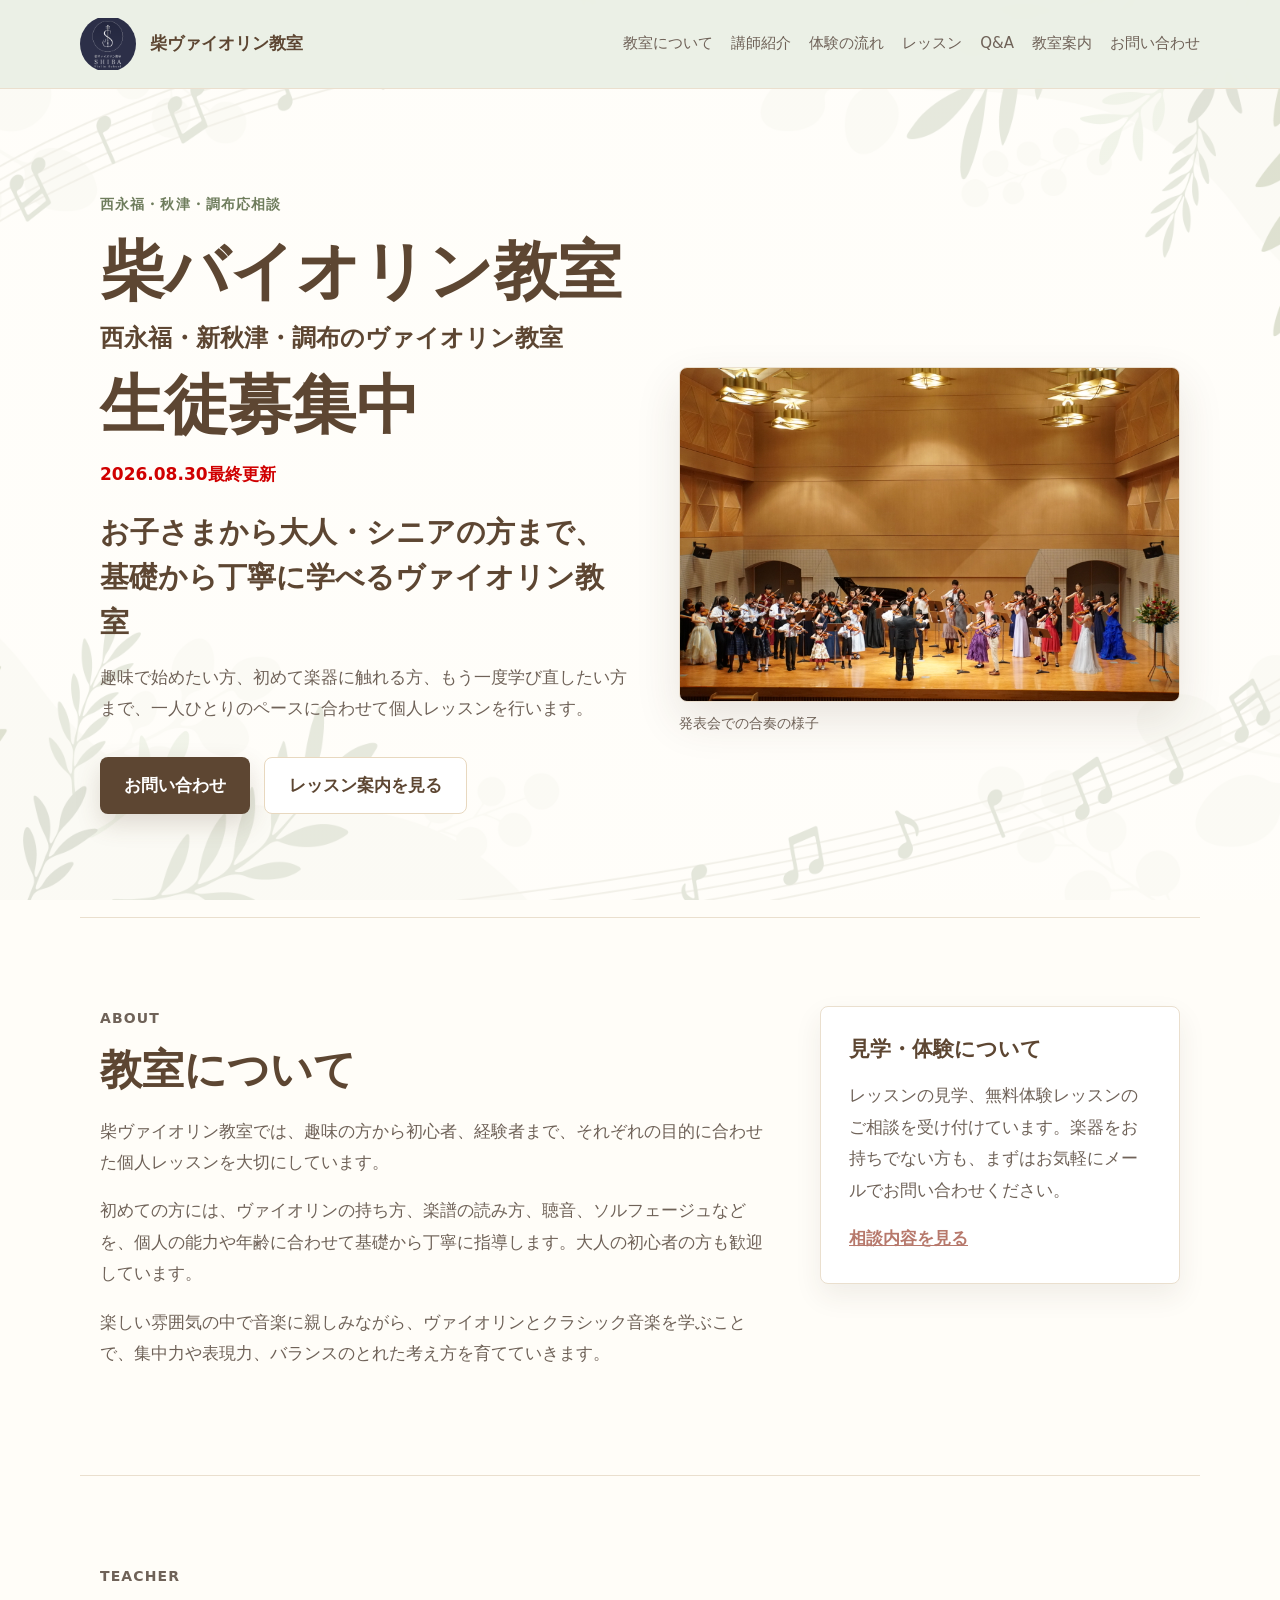
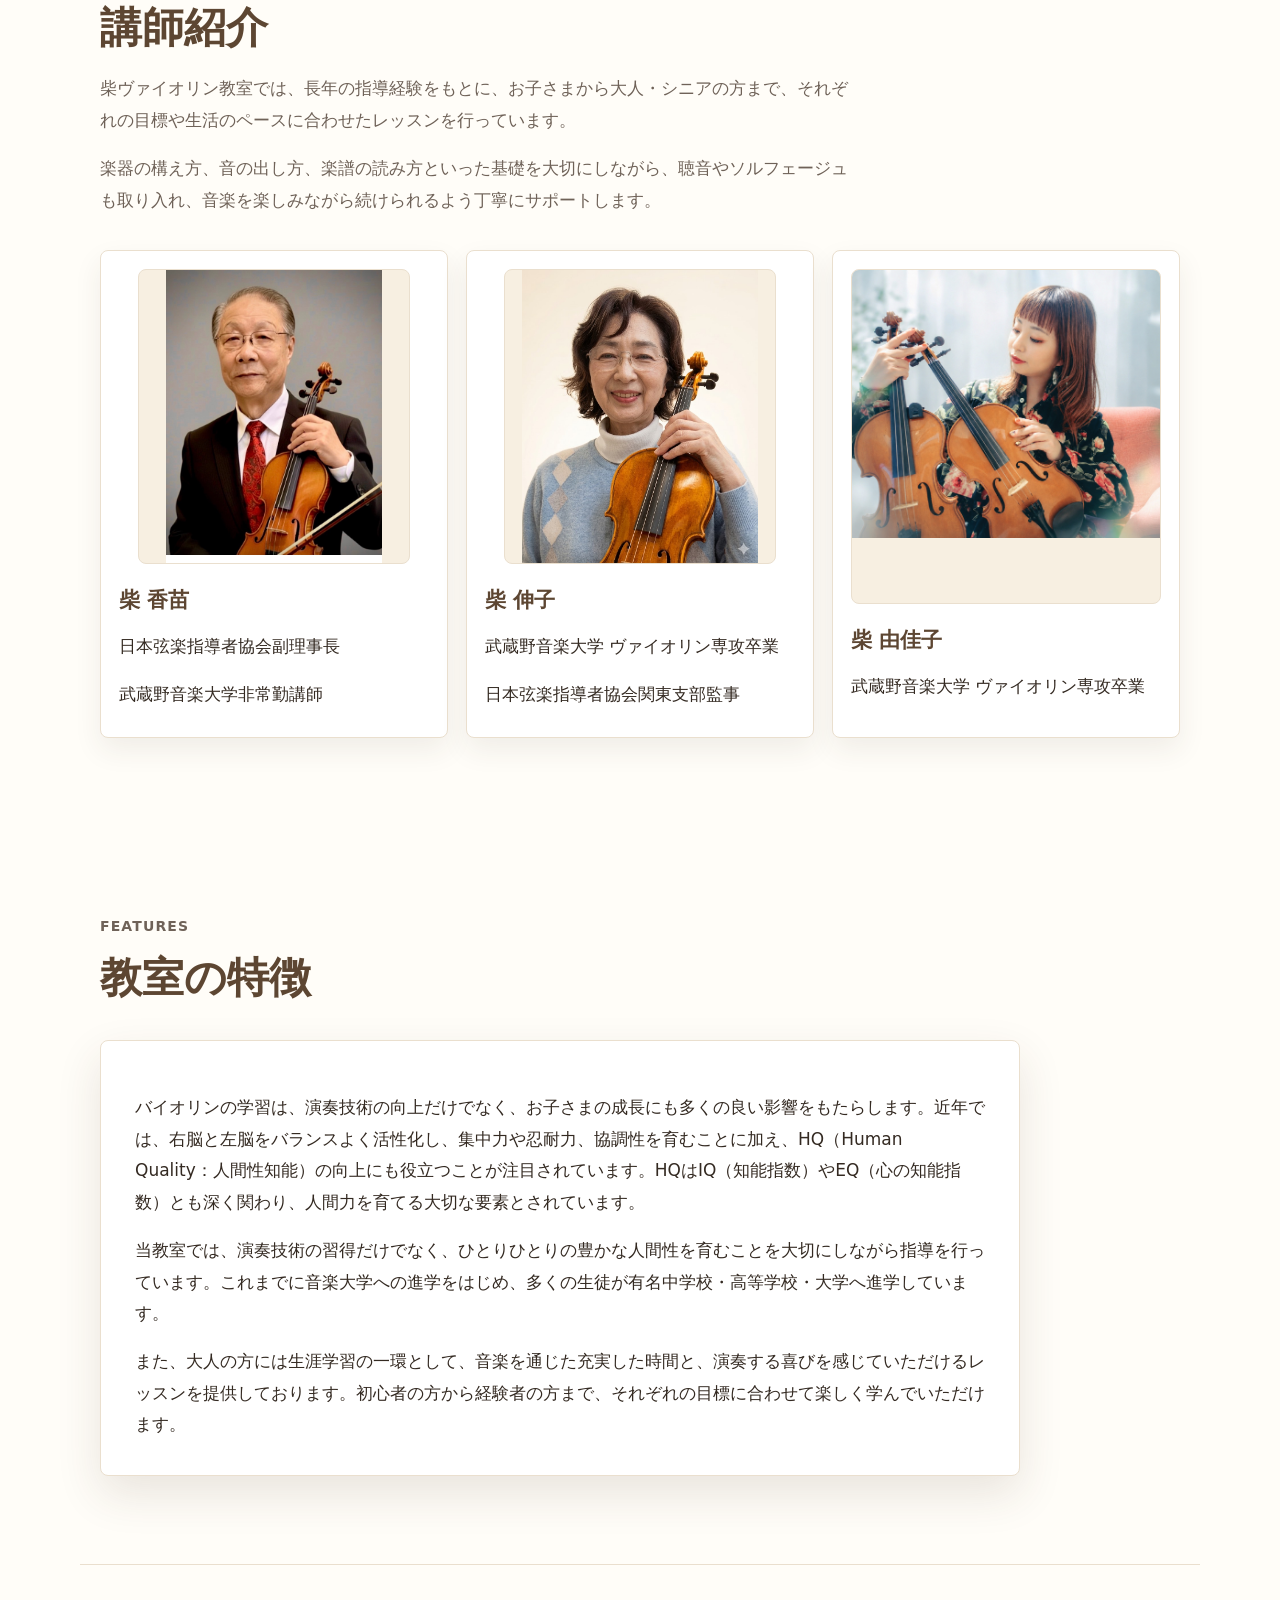
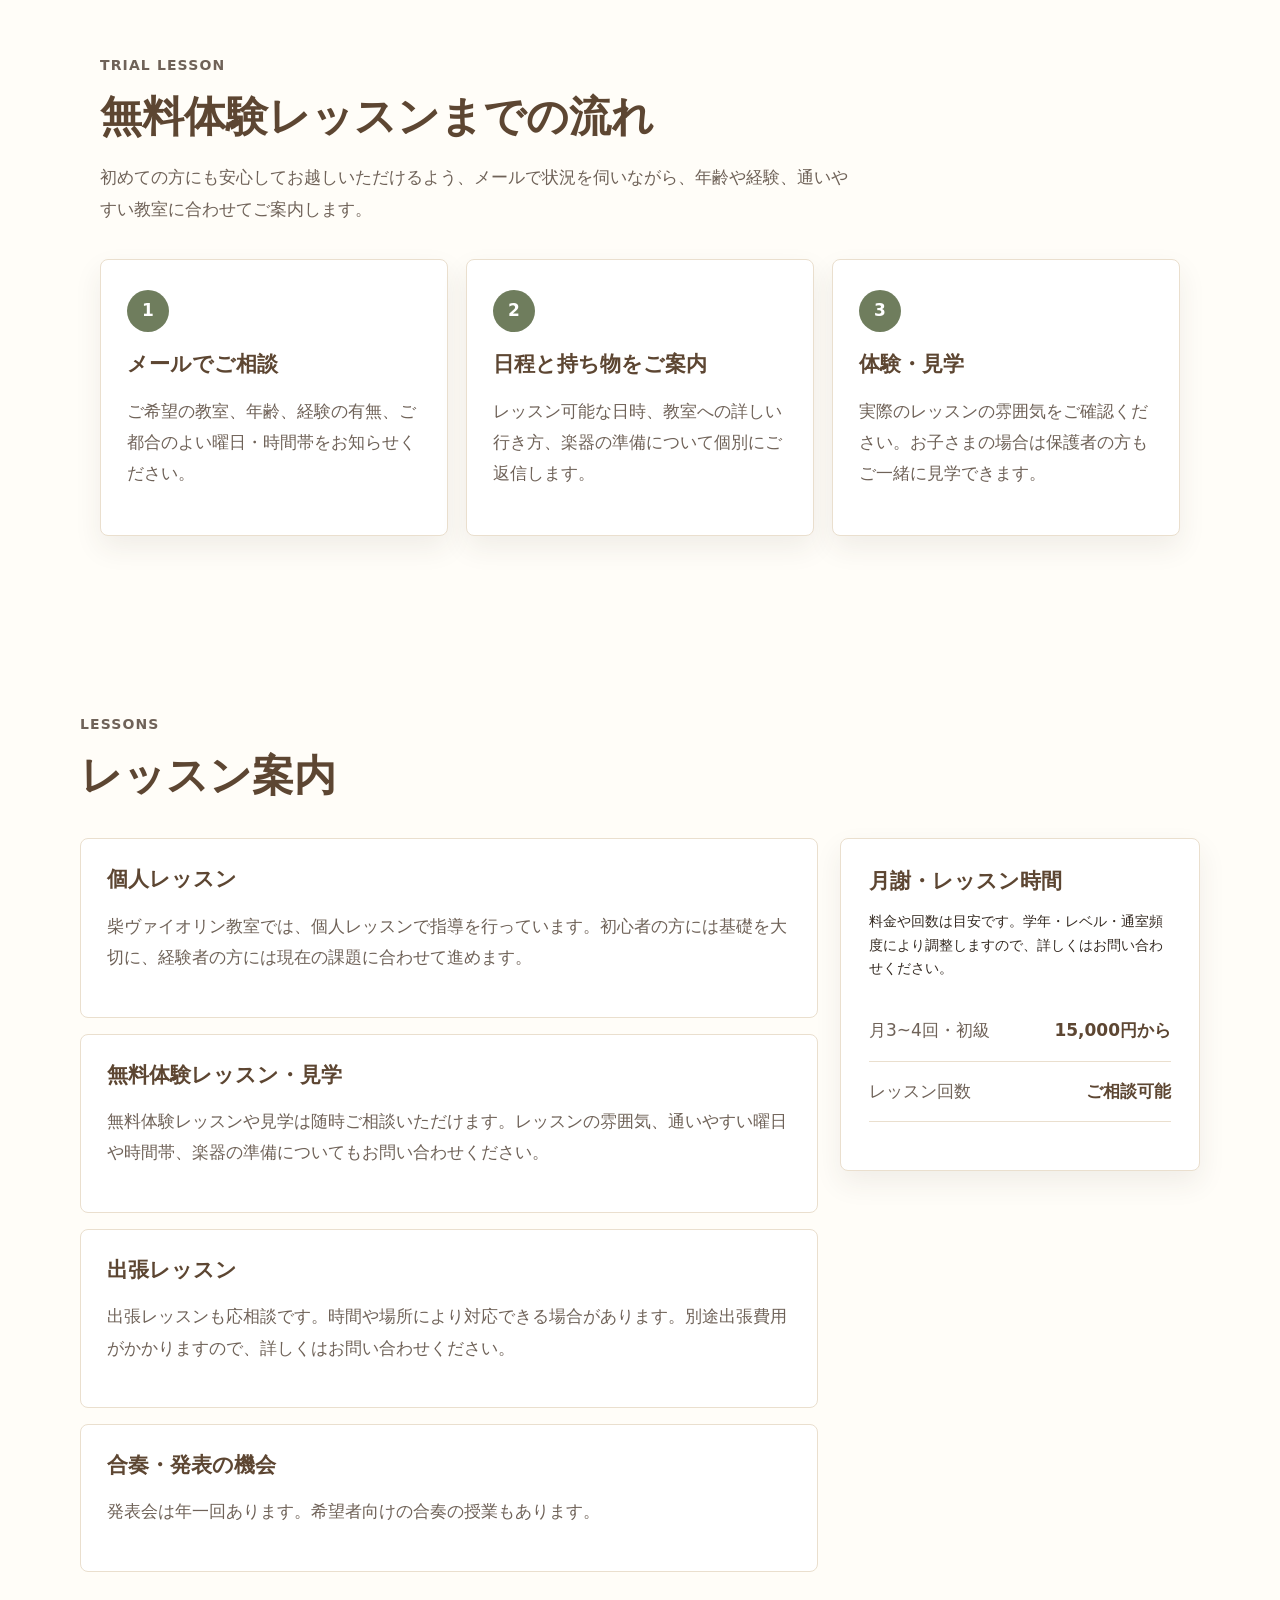
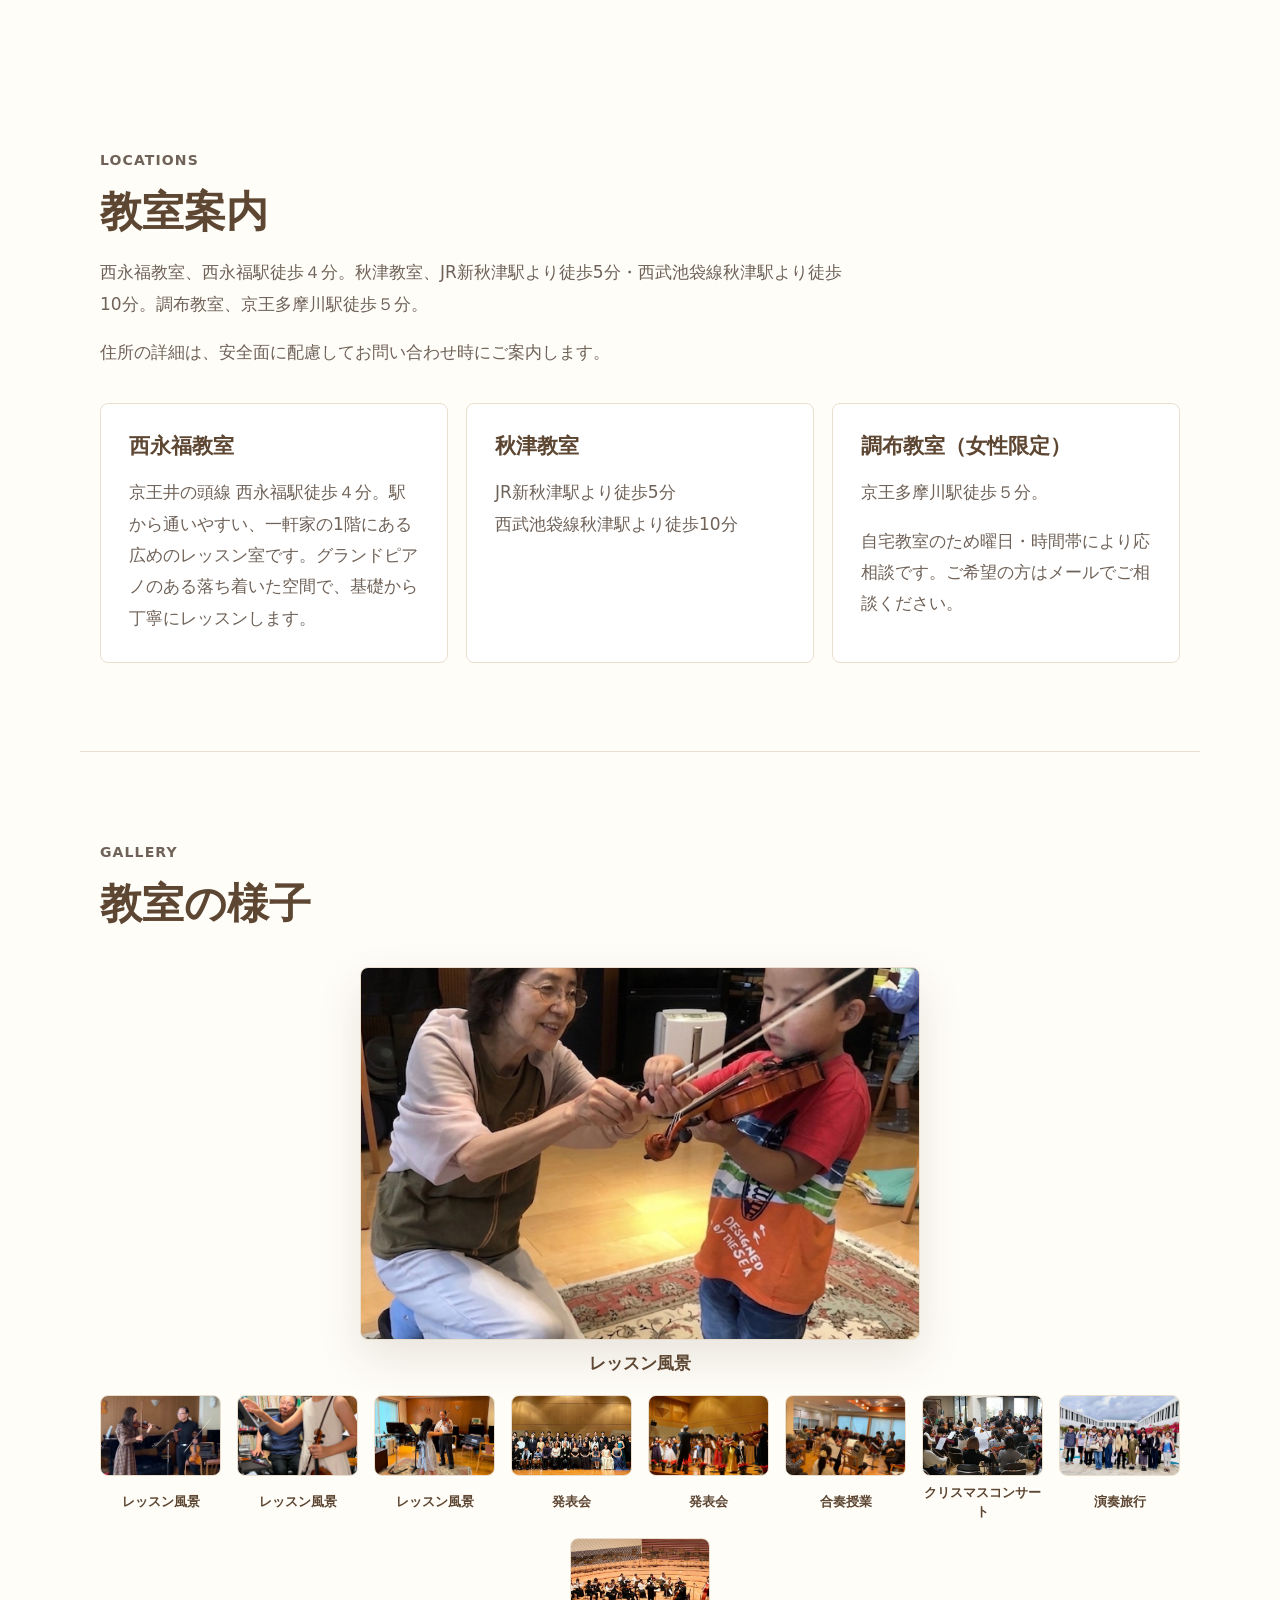
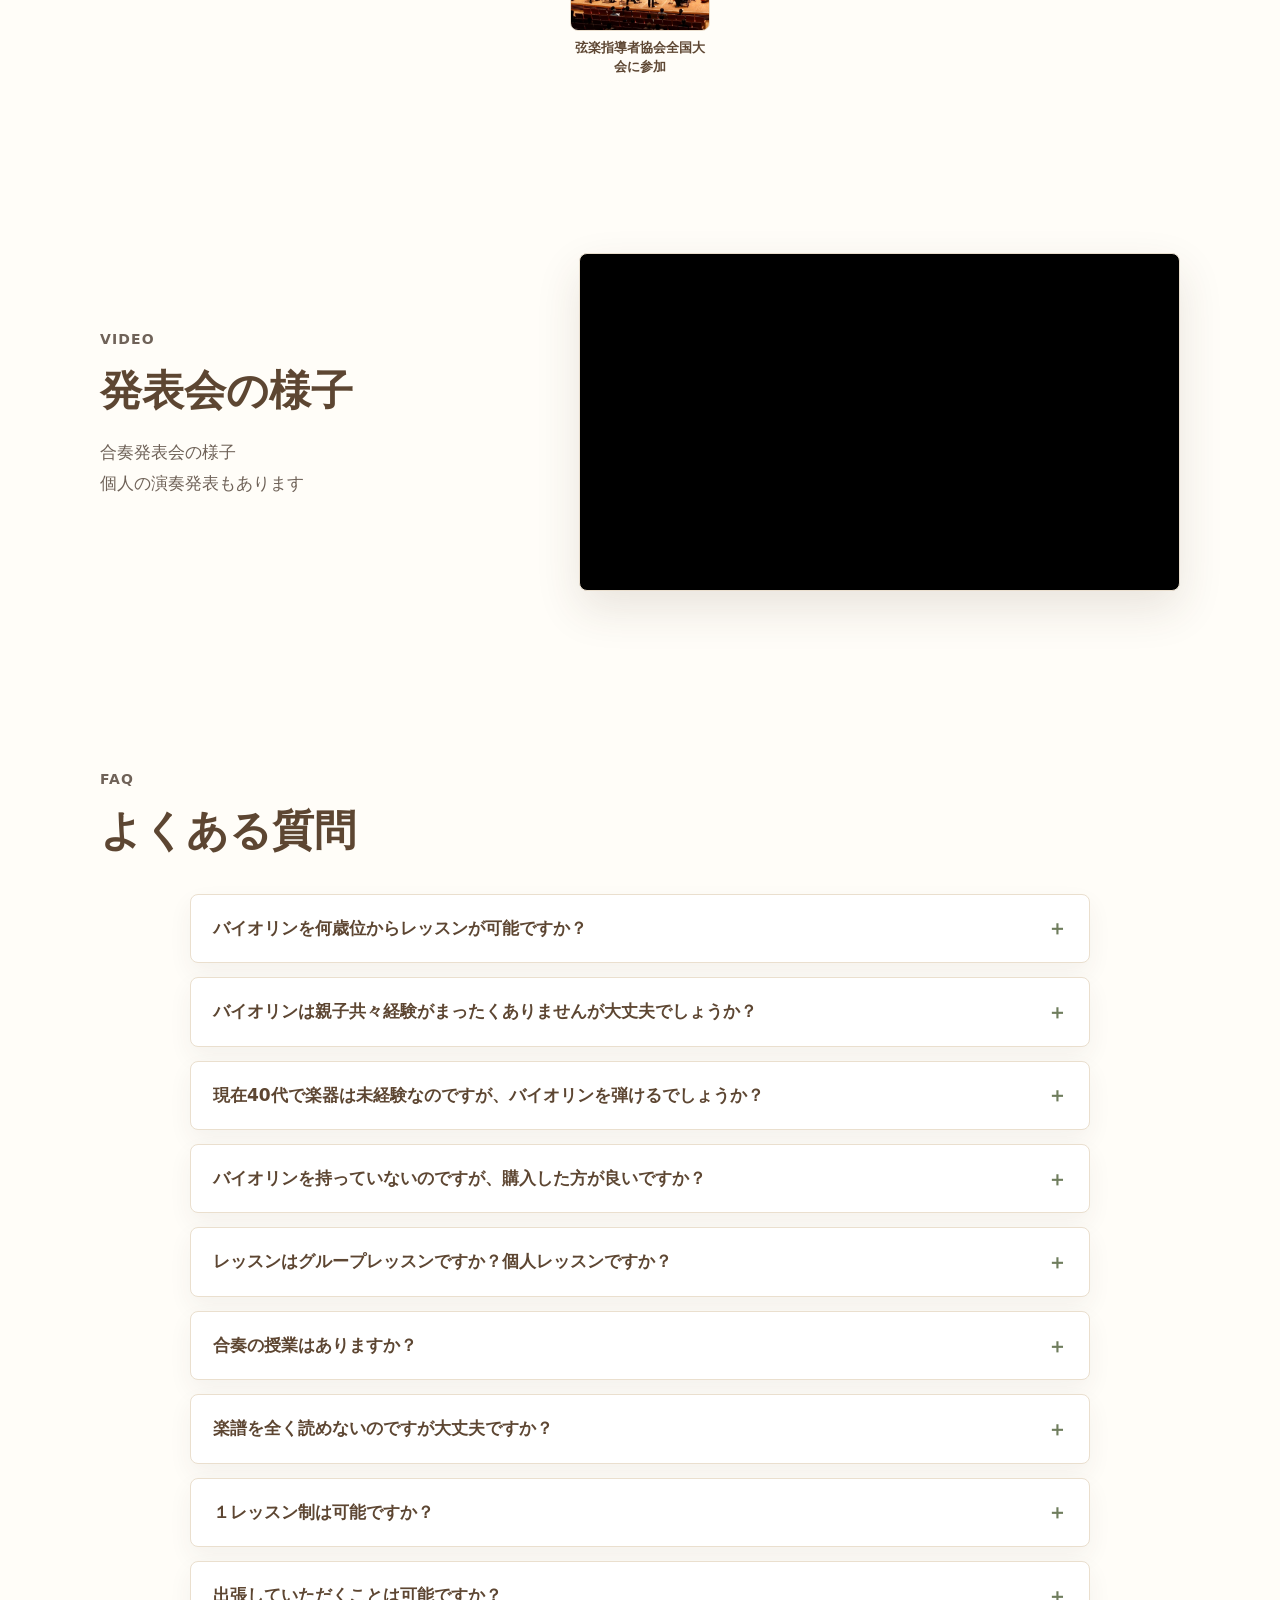
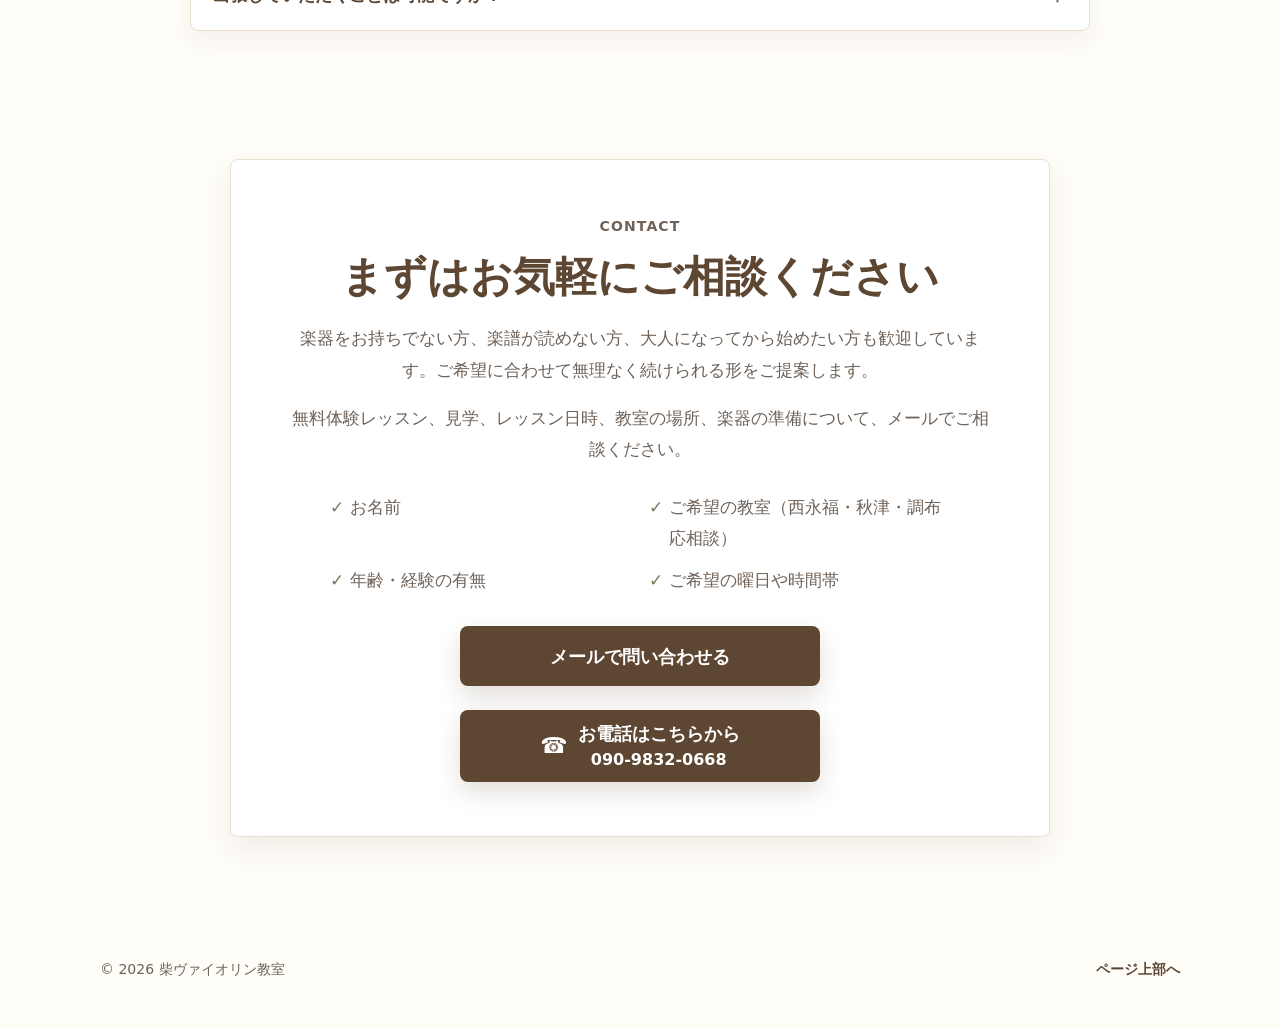
==== index.html @ f55c7a6d "Merge branch 'main' into codex/hp-kpuy0t" ====
<!doctype html>
<html lang="ja">
  <head>
    <meta charset="utf-8" />
    <meta name="viewport" content="width=device-width, initial-scale=1" />
    <title>柴バイオリン教室｜西永福・新秋津・調布</title>
    <meta
      name="description"
      content="柴ヴァイオリン教室は、西永福を中心に、子どもから大人・シニアの方まで基礎から丁寧に学べる個人ヴァイオリン教室です。初心者、趣味の方、経験者、無料体験レッスンのご相談をメールで受け付けています。"
    />
    <meta name="robots" content="max-image-preview:large" />
    <meta name="format-detection" content="telephone=no" />
    <meta property="og:type" content="website" />
    <meta property="og:site_name" content="柴バイオリン教室" />
    <meta
      property="og:title"
      content="柴バイオリン教室｜西永福・新秋津・調布"
    />
    <meta
      property="og:description"
      content="お子さまから大人・シニアの方まで、基礎から丁寧に学べるヴァイオリン教室。西永福・秋津・調布応相談。"
    />
    <meta
      property="og:image"
      content="https://shibaviolinclass.github.io/shiba-violin-site/assets/images/hero-main.jpg"
    />
    <meta property="og:image:alt" content="発表会で合奏している生徒の様子" />
    <meta
      property="og:url"
      content="https://shibaviolinclass.github.io/shiba-violin-site/"
    />
    <meta name="twitter:card" content="summary_large_image" />
    <meta
      name="twitter:image"
      content="https://shibaviolinclass.github.io/shiba-violin-site/assets/images/hero-main.jpg"
    />
    <link
      rel="canonical"
      href="https://shibaviolinclass.github.io/shiba-violin-site/"
    />
    <link rel="icon" href="assets/images/logo3.png" type="image/png" />
    <link rel="apple-touch-icon" href="assets/images/logo3.png" />
    <link rel="stylesheet" href="assets/css/styles.css?v=20260901-2" />
    <script type="application/ld+json">
      {
        "@context": "https://schema.org",
        "@graph": [
          {
            "@type": "WebSite",
            "@id": "https://shibaviolinclass.github.io/shiba-violin-site/#website",
            "name": "柴バイオリン教室",
            "alternateName": "柴ヴァイオリン教室",
            "url": "https://shibaviolinclass.github.io/shiba-violin-site/"
          },
          {
            "@type": "WebPage",
            "@id": "https://shibaviolinclass.github.io/shiba-violin-site/#webpage",
            "url": "https://shibaviolinclass.github.io/shiba-violin-site/",
            "isPartOf": {
              "@id": "https://shibaviolinclass.github.io/shiba-violin-site/#website"
            },
            "primaryImageOfPage": {
              "@type": "ImageObject",
              "url": "https://shibaviolinclass.github.io/shiba-violin-site/assets/images/hero-main.jpg"
            }
          }
        ]
      }
    </script>
  </head>
  <body>
    <header class="site-header" data-header>
      <a class="brand" href="#top" aria-label="柴ヴァイオリン教室 トップへ">
        <img
          class="brand-logo"
          src="assets/images/logo3.png"
          alt=""
          width="40"
          height="40"
          aria-hidden="true"
        />
        <span>柴ヴァイオリン教室</span>
      </a>
      <button
        class="nav-toggle"
        type="button"
        aria-expanded="false"
        aria-controls="site-nav"
        data-nav-toggle
      >
        <span></span>
        <span></span>
        <span></span>
        <span class="sr-only">メニュー</span>
      </button>
      <nav id="site-nav" class="site-nav" data-nav>
        <a href="#about">教室について</a>
        <a href="#instructors">講師紹介</a>
        <a href="#trial">体験の流れ</a>
        <a href="#lessons">レッスン</a>
        <a href="#faq">Q&A</a>
        <a href="#locations">教室案内</a>
        <a href="#contact">お問い合わせ</a>
      </nav>
    </header>

    <main id="top">
      <section class="hero section">
        <div class="hero-copy">
          <p class="eyebrow">西永福・秋津・調布応相談</p>
          <h1>
            <span class="hero-title-line">柴バイオリン教室</span>
            <span class="hero-title-line hero-title-location"
              >西永福・新秋津・調布のヴァイオリン教室</span
            >
            <span class="hero-title-line hero-title-recruitment"
              >生徒募集中</span
            >
          </h1>
          <p class="hero-updated">
            <time datetime="2026-08-30">2026.08.30最終更新</time>
          </p>
          <p class="lead">
            お子さまから大人・シニアの方まで、基礎から丁寧に学べるヴァイオリン教室
          </p>
          <p>
            趣味で始めたい方、初めて楽器に触れる方、もう一度学び直したい方まで、一人ひとりのペースに合わせて個人レッスンを行います。
          </p>
          <div class="hero-actions">
            <a
              class="button button-primary"
              href="mailto:strad8114@gmail.com?subject=%E7%84%A1%E6%96%99%E4%BD%93%E9%A8%93%E3%83%AC%E3%83%83%E3%82%B9%E3%83%B3%E3%81%AE%E3%81%94%E7%9B%B8%E8%AB%87"
              >お問い合わせ</a
            >
            <a class="button button-secondary" href="#lessons"
              >レッスン案内を見る</a
            >
          </div>
        </div>
        <figure class="hero-media">
          <img
            src="assets/images/hero-main.jpg"
            alt="発表会で合奏している生徒さんたちの写真"
            width="1620"
            height="1080"
          />
          <figcaption>発表会での合奏の様子</figcaption>
        </figure>
      </section>

      <section id="about" class="section split-section">
        <div>
          <p class="eyebrow">About</p>
          <h2>教室について</h2>
          <p>
            柴ヴァイオリン教室では、趣味の方から初心者、経験者まで、それぞれの目的に合わせた個人レッスンを大切にしています。
          </p>
          <p>
            初めての方には、ヴァイオリンの持ち方、楽譜の読み方、聴音、ソルフェージュなどを、個人の能力や年齢に合わせて基礎から丁寧に指導します。大人の初心者の方も歓迎しています。
          </p>
          <p>
            楽しい雰囲気の中で音楽に親しみながら、ヴァイオリンとクラシック音楽を学ぶことで、集中力や表現力、バランスのとれた考え方を育てていきます。
          </p>
        </div>
        <aside class="note-panel" aria-label="見学と無料体験レッスン">
          <h3>見学・体験について</h3>
          <p>
            レッスンの見学、無料体験レッスンのご相談を受け付けています。楽器をお持ちでない方も、まずはお気軽にメールでお問い合わせください。
          </p>
          <a href="#contact">相談内容を見る</a>
        </aside>
      </section>

      <section id="instructors" class="section instructor-section">
        <div class="section-heading">
          <p class="eyebrow">Teacher</p>
          <h2>講師紹介</h2>
          <p>
            柴ヴァイオリン教室では、長年の指導経験をもとに、お子さまから大人・シニアの方まで、それぞれの目標や生活のペースに合わせたレッスンを行っています。
          </p>
          <p>
            楽器の構え方、音の出し方、楽譜の読み方といった基礎を大切にしながら、聴音やソルフェージュも取り入れ、音楽を楽しみながら続けられるよう丁寧にサポートします。
          </p>
        </div>
        <div class="instructor-grid">
          <article class="instructor-card">
            <img
              class="instructor-photo instructor-photo-small"
              src="assets/images/instructor-kanae.jpg"
              alt="柴 香苗先生の写真"
              width="1170"
              height="1560"
            />
            <h3>柴 香苗</h3>
            <p>日本弦楽指導者協会副理事長</p>
            <p>武蔵野音楽大学非常勤講師</p>
          </article>
          <article class="instructor-card">
            <img
              class="instructor-photo instructor-photo-small"
              src="assets/images/instructor-nobuko.jpeg"
              alt="柴 伸子先生の写真"
              width="640"
              height="720"
            />
            <h3>柴 伸子</h3>
            <p>武蔵野音楽大学 ヴァイオリン専攻卒業</p>
            <p>日本弦楽指導者協会関東支部監事</p>
          </article>
          <article class="instructor-card">
            <img
              class="instructor-photo"
              src="assets/images/instructor-yukako.jpg"
              alt="柴 由佳子先生の写真"
              width="640"
              height="720"
            />
            <h3>柴 由佳子</h3>
            <p>武蔵野音楽大学 ヴァイオリン専攻卒業</p>
          </article>
        </div>
      </section>

      <section id="features" class="section">
        <div class="section-heading">
          <p class="eyebrow">Features</p>
          <h2>教室の特徴</h2>
        </div>
        <div class="feature-text">
          <p>
            バイオリンの学習は、演奏技術の向上だけでなく、お子さまの成長にも多くの良い影響をもたらします。近年では、右脳と左脳をバランスよく活性化し、集中力や忍耐力、協調性を育むことに加え、HQ（Human
            Quality：人間性知能）の向上にも役立つことが注目されています。HQはIQ（知能指数）やEQ（心の知能指数）とも深く関わり、人間力を育てる大切な要素とされています。
          </p>
          <p>
            当教室では、演奏技術の習得だけでなく、ひとりひとりの豊かな人間性を育むことを大切にしながら指導を行っています。これまでに音楽大学への進学をはじめ、多くの生徒が有名中学校・高等学校・大学へ進学しています。
          </p>
          <p>
            また、大人の方には生涯学習の一環として、音楽を通じた充実した時間と、演奏する喜びを感じていただけるレッスンを提供しております。初心者の方から経験者の方まで、それぞれの目標に合わせて楽しく学んでいただけます。
          </p>
        </div>
      </section>

      <section id="trial" class="section trial-section">
        <div class="section-heading">
          <p class="eyebrow">Trial Lesson</p>
          <h2>無料体験レッスンまでの流れ</h2>
          <p>
            初めての方にも安心してお越しいただけるよう、メールで状況を伺いながら、年齢や経験、通いやすい教室に合わせてご案内します。
          </p>
        </div>
        <ol class="trial-steps">
          <li>
            <span class="step-number">1</span>
            <h3>メールでご相談</h3>
            <p>
              ご希望の教室、年齢、経験の有無、ご都合のよい曜日・時間帯をお知らせください。
            </p>
          </li>
          <li>
            <span class="step-number">2</span>
            <h3>日程と持ち物をご案内</h3>
            <p>
              レッスン可能な日時、教室への詳しい行き方、楽器の準備について個別にご返信します。
            </p>
          </li>
          <li>
            <span class="step-number">3</span>
            <h3>体験・見学</h3>
            <p>
              実際のレッスンの雰囲気をご確認ください。お子さまの場合は保護者の方もご一緒に見学できます。
            </p>
          </li>
        </ol>
      </section>

      <section id="lessons" class="section lesson-section">
        <div class="section-heading">
          <p class="eyebrow">Lessons</p>
          <h2>レッスン案内</h2>
        </div>
        <div class="lesson-layout">
          <div class="lesson-list">
            <article class="lesson-item">
              <h3>個人レッスン</h3>
              <p>
                柴ヴァイオリン教室では、個人レッスンで指導を行っています。初心者の方には基礎を大切に、経験者の方には現在の課題に合わせて進めます。
              </p>
            </article>
            <article class="lesson-item">
              <h3>無料体験レッスン・見学</h3>
              <p>
                無料体験レッスンや見学は随時ご相談いただけます。レッスンの雰囲気、通いやすい曜日や時間帯、楽器の準備についてもお問い合わせください。
              </p>
            </article>
            <article class="lesson-item">
              <h3>出張レッスン</h3>
              <p>
                出張レッスンも応相談です。時間や場所により対応できる場合があります。別途出張費用がかかりますので、詳しくはお問い合わせください。
              </p>
            </article>
            <article class="lesson-item">
              <h3>合奏・発表の機会</h3>
              <p>発表会は年一回あります。希望者向けの合奏の授業もあります。</p>
            </article>
          </div>
          <aside class="price-box">
            <h3>月謝・レッスン時間</h3>
            <p class="small">
              料金や回数は目安です。学年・レベル・通室頻度により調整しますので、詳しくはお問い合わせください。
            </p>
            <dl>
              <div>
                <dt>月3~4回・初級</dt>
                <dd>15,000円から</dd>
              </div>
              <div>
                <dt>レッスン回数</dt>
                <dd>ご相談可能</dd>
              </div>
            </dl>
          </aside>
        </div>
      </section>

      <section id="locations" class="section">
        <div class="section-heading">
          <p class="eyebrow">Locations</p>
          <h2>教室案内</h2>
          <p>
            西永福教室、西永福駅徒歩４分。秋津教室、JR新秋津駅より徒歩5分・西武池袋線秋津駅より徒歩10分。調布教室、京王多摩川駅徒歩５分。
          </p>
          <p>住所の詳細は、安全面に配慮してお問い合わせ時にご案内します。</p>
        </div>
        <div class="location-grid">
          <article class="location-card">
            <h3>西永福教室</h3>
            <p>
              京王井の頭線
              西永福駅徒歩４分。駅から通いやすい、一軒家の1階にある広めのレッスン室です。グランドピアノのある落ち着いた空間で、基礎から丁寧にレッスンします。
            </p>
          </article>
          <article class="location-card">
            <h3>秋津教室</h3>
            <p>JR新秋津駅より徒歩5分<br />西武池袋線秋津駅より徒歩10分</p>
          </article>
          <article class="location-card">
            <h3 class="location-title-nowrap">調布教室（女性限定）</h3>
            <p>京王多摩川駅徒歩５分。</p>
            <p>
              自宅教室のため曜日・時間帯により応相談です。ご希望の方はメールでご相談ください。
            </p>
          </article>
        </div>
      </section>

      <section id="gallery" class="section gallery-section">
        <div class="section-heading">
          <p class="eyebrow">Gallery</p>
          <h2>教室の様子</h2>
        </div>
        <div class="gallery-viewer" data-gallery>
          <figure class="gallery-main">
            <img
              src="assets/images/Lesson1.jpg"
              alt="レッスン風景"
              width="1200"
              height="800"
              data-gallery-main-image
            />
            <figcaption data-gallery-main-caption>レッスン風景</figcaption>
          </figure>
          <div class="gallery-thumbnails" aria-label="教室紹介写真の一覧">
            <button class="gallery-thumbnail" type="button" data-gallery-thumb>
              <img
                src="assets/images/lesson2.jpg"
                alt="レッスン風景"
                width="240"
                height="160"
              />
              <span>レッスン風景</span>
            </button>
            <button class="gallery-thumbnail" type="button" data-gallery-thumb>
              <img
                src="assets/images/Lesson3.jpg"
                alt="レッスン風景"
                width="240"
                height="160"
              />
              <span>レッスン風景</span>
            </button>
            <button class="gallery-thumbnail" type="button" data-gallery-thumb>
              <img
                src="assets/images/Lesson4.jpg"
                alt="レッスン風景"
                width="240"
                height="160"
              />
              <span>レッスン風景</span>
            </button>
            <button class="gallery-thumbnail" type="button" data-gallery-thumb>
              <img
                src="assets/images/happyoukai2.jpg"
                alt="発表会"
                width="240"
                height="160"
              />
              <span>発表会</span>
            </button>
            <button class="gallery-thumbnail" type="button" data-gallery-thumb>
              <img
                src="assets/images/happyoukai1.jpg"
                alt="発表会"
                width="240"
                height="160"
              />
              <span>発表会</span>
            </button>
            <button class="gallery-thumbnail" type="button" data-gallery-thumb>
              <img
                src="assets/images/gassou jugyou1.jpg"
                alt="合奏授業"
                width="240"
                height="160"
              />
              <span>合奏授業</span>
            </button>
            <button class="gallery-thumbnail" type="button" data-gallery-thumb>
              <img
                src="assets/images/クリスマスコンサート.jpg"
                alt="クリスマスコンサート"
                width="240"
                height="160"
              />
              <span>クリスマスコンサート</span>
            </button>
            <button class="gallery-thumbnail" type="button" data-gallery-thumb>
              <img
                src="assets/images/演奏旅行.jpg"
                alt="演奏旅行"
                width="240"
                height="160"
              />
              <span>演奏旅行</span>
            </button>
            <button class="gallery-thumbnail" type="button" data-gallery-thumb>
              <img
                src="assets/images/弦楽指導者協会全国大会に参加.jpg"
                alt="弦楽指導者協会全国大会に参加"
                width="240"
                height="160"
              />
              <span>弦楽指導者協会全国大会に参加</span>
            </button>
          </div>
        </div>
      </section>

      <section id="video" class="section video-section">
        <div class="video-copy">
          <p class="eyebrow">Video</p>
          <h2>発表会の様子</h2>
          <p>合奏発表会の様子<br />個人の演奏発表もあります</p>
        </div>
        <iframe
          class="video-embed"
          src="https://www.youtube-nocookie.com/embed/X4GUnkY05Rc"
          title="柴ヴァイオリン教室の発表会の様子"
          loading="lazy"
          referrerpolicy="strict-origin-when-cross-origin"
          allow="
            accelerometer;
            autoplay;
            clipboard-write;
            encrypted-media;
            gyroscope;
            picture-in-picture;
            web-share;
          "
          allowfullscreen
        ></iframe>
      </section>

      <section id="faq" class="section faq-section">
        <div class="section-heading">
          <p class="eyebrow">FAQ</p>
          <h2>よくある質問</h2>
        </div>
        <div class="faq-list">
          <details class="faq-item">
            <summary>バイオリンを何歳位からレッスンが可能ですか？</summary>
            <p>
              大体4歳ころからが適当だと思いますが、早いお子様では3歳半位から始めた方もおります。ただ個人差がありますので、一度見学にいらしていただき、その折に面談をいたしますのでご相談ください。
            </p>
          </details>
          <details class="faq-item">
            <summary>
              バイオリンは親子共々経験がまったくありませんが大丈夫でしょうか？
            </summary>
            <p>
              心配ありません。バイオリンの持ち方から楽譜の読み方まで一から懇切丁寧に指導致します。
            </p>
          </details>
          <details class="faq-item">
            <summary>
              現在40代で楽器は未経験なのですが、バイオリンを弾けるでしょうか？
            </summary>
            <p>大丈夫です。個々のペースに合わせて的確な指導を致します。</p>
          </details>
          <details class="faq-item">
            <summary>
              バイオリンを持っていないのですが、購入した方が良いですか？
            </summary>
            <p>
              初めての方でバイオリンをお持ちでないかたはまずご相談ください。
            </p>
            <p>
              体の大きさや腕の長さに合わせて適正なサイズをお選び致します。<br />小さいお子さんの場合、持ち方の練習に最適なサイズがあり、身長などで単純にサイズを決められない場合があります。<br />また価格帯もまちまちで必ずしも高い楽器が良いとはかぎりません
            </p>
          </details>
          <details class="faq-item">
            <summary>
              レッスンはグループレッスンですか？個人レッスンですか？
            </summary>
            <p>柴バイオリン教室では個人レッスンでの指導を行っています。</p>
          </details>
          <details class="faq-item">
            <summary>合奏の授業はありますか？</summary>
            <p>
              月一度のペースで行っております。（希望者）<br />初級と中・上級の2つのクラスに分かれており、きめの細かい指導を行います。
            </p>
          </details>
          <details class="faq-item">
            <summary>楽譜を全く読めないのですが大丈夫ですか？</summary>
            <p>
              大丈夫です。年齢に応じた楽譜の読み方をご指導致します。<br />またソルフェージュを併用したレッスンを行います。
            </p>
          </details>
          <details class="faq-item">
            <summary>１レッスン制は可能ですか？</summary>
            <p>可能です。ご相談ください。</p>
          </details>
          <details class="faq-item">
            <summary>出張していただくことは可能ですか？</summary>
            <p>
              時間や場所によっては可能です。その場合別途出張費用がかかります。
            </p>
          </details>
        </div>
      </section>
     

      <section id="contact" class="section contact-section">
        <div class="contact-card">
          <p class="eyebrow">Contact</p>
          <h2>まずはお気軽にご相談ください</h2>
          <p>
            楽器をお持ちでない方、楽譜が読めない方、大人になってから始めたい方も歓迎しています。ご希望に合わせて無理なく続けられる形をご提案します。
          </p>
          <p>
            無料体験レッスン、見学、レッスン日時、教室の場所、楽器の準備について、メールでご相談ください。
          </p>
          <ul class="contact-list">
            <li>お名前</li>
            <li>ご希望の教室（西永福・秋津・調布応相談）</li>
            <li>年齢・経験の有無</li>
            <li>ご希望の曜日や時間帯</li>
          </ul>
          <a
            class="button button-primary large"
            href="mailto:strad8114@gmail.com?subject=%E6%9F%B4%E3%83%B4%E3%82%A1%E3%82%A4%E3%82%AA%E3%83%AA%E3%83%B3%E6%95%99%E5%AE%A4%E3%81%B8%E3%81%AE%E3%81%94%E7%9B%B8%E8%AB%87&body=%E3%81%8A%E5%90%8D%E5%89%8D%EF%BC%9A%0A%E3%81%94%E5%B8%8C%E6%9C%9B%E3%81%AE%E6%95%99%E5%AE%A4%EF%BC%9A%0A%E5%B9%B4%E9%BD%A2%E3%83%BB%E7%B5%8C%E9%A8%93%EF%BC%9A%0A%E3%81%94%E5%B8%8C%E6%9C%9B%E3%81%AE%E6%9B%9C%E6%97%A5%E3%83%BB%E6%99%82%E9%96%93%E5%B8%AF%EF%BC%9A%0A%E3%81%94%E7%9B%B8%E8%AB%87%E5%86%85%E5%AE%B9%EF%BC%9A"
            >メールで問い合わせる</a
          >
          <div class="phone-contact">
            <a
              class="button button-primary large phone-button"
              href="tel:09098320668"
              aria-label="090-9832-0668へ電話をかける"
            >
              <span class="phone-mark" aria-hidden="true">☎</span>
              <span class="phone-button-text">
                <span>お電話はこちらから</span>
                <span class="phone-button-number">090-9832-0668</span>
              </span>
            </a>
          </div>
        </div>
      </section>
    </main>

    <footer class="site-footer">
      <p>&copy; <span data-year></span> 柴ヴァイオリン教室</p>
      <a href="#top">ページ上部へ</a>
    </footer>

    <script src="assets/js/main.js"></script>
  </body>
</html>
---- assets/css/styles.css ----
:root {
  --bg: #fffdf8;
  --paper: #ffffff;
  --cream: #f7efe1;
  --sand: #e8d8bf;
  --brown: #5d4632;
  --brown-soft: #8a6f55;
  --ink: #342a22;
  --muted: #6f6258;
  --green: #6f7d5d;
  --rose: #b7796c;
  --line: #eadfce;
  --shadow: 0 18px 45px rgba(70, 52, 35, 0.12);
  --radius: 8px;
  --content: 1120px;
}

* {
  box-sizing: border-box;
}

html {
  scroll-behavior: smooth;
}

body {
  margin: 0;
  background-color: var(--bg);
  background-image:
    linear-gradient(rgba(255, 253, 248, 0.82), rgba(255, 253, 248, 0.82)),
    url("../images/HP%20Back.jpg");
  background-position: center;
  background-size: cover;
  background-attachment: fixed;
  color: var(--ink);
  font-family: "Hiragino Sans", "Yu Gothic", "Meiryo", system-ui, sans-serif;
  font-size: 17px;
  line-height: 1.85;
  letter-spacing: 0;
}

img {
  display: block;
  max-width: 100%;
  height: auto;
}

a {
  color: inherit;
}

.sr-only {
  position: absolute;
  width: 1px;
  height: 1px;
  padding: 0;
  margin: -1px;
  overflow: hidden;
  clip: rect(0, 0, 0, 0);
  white-space: nowrap;
  border: 0;
}

.site-header {
  position: sticky;
  top: 0;
  z-index: 20;
  display: flex;
  align-items: center;
  justify-content: space-between;
  gap: 24px;
  min-height: 88px;
  padding: 16px max(20px, calc((100vw - var(--content)) / 2));
  background: rgba(235, 240, 229, 0.96);
  border-bottom: 1px solid var(--line);
  backdrop-filter: blur(12px);
}

.brand {
  display: inline-flex;
  align-items: center;
  gap: 14px;
  min-width: max-content;
  color: var(--brown);
  font-weight: 700;
  text-decoration: none;
}

.brand-mark {
  display: inline-grid;
  width: 34px;
  height: 34px;
  place-items: center;
  border-radius: 50%;
  background: var(--brown);
  color: var(--paper);
  font-size: 18px;
}

.brand-logo {
  width: 56px;
  height: 56px;
  object-fit: contain;
  border-radius: 50%;
}

.site-nav {
  display: flex;
  align-items: center;
  gap: 18px;
  color: var(--muted);
  font-size: 15px;
}

.site-nav a {
  text-decoration: none;
}

.site-nav a:hover,
.site-nav a:focus-visible {
  color: var(--brown);
}

.nav-toggle {
  display: none;
  width: 44px;
  height: 44px;
  padding: 10px;
  border: 1px solid var(--line);
  border-radius: var(--radius);
  background: var(--paper);
}

.nav-toggle span:not(.sr-only) {
  display: block;
  height: 2px;
  margin: 5px 0;
  background: var(--brown);
}

.section {
  max-width: var(--content);
  margin: 0 auto;
  padding: 88px 20px;
}

.hero {
  display: grid;
  grid-template-columns: minmax(0, 1.03fr) minmax(320px, 0.97fr);
  align-items: center;
  gap: 48px;
  min-height: calc(100svh - 72px);
  padding-top: 56px;
  padding-bottom: 56px;
}

.eyebrow {
  margin: 0 0 10px;
  color: var(--green);
  font-size: 14px;
  font-weight: 700;
  letter-spacing: 0.08em;
  text-transform: uppercase;
}

h1,
h2,
h3,
p {
  overflow-wrap: anywhere;
}

h1,
h2,
h3 {
  margin: 0;
  color: var(--brown);
  line-height: 1.35;
}

h1 {
  font-size: clamp(32px, 5.6vw, 64px);
  font-weight: 800;
}

.hero-title-line {
  display: block;
  white-space: nowrap;
}

.hero-title-location {
  margin-top: 8px;
  font-size: clamp(13px, 2vw, 24px);
}

.hero-title-recruitment {
  margin-top: 8px;
}

.hero-updated {
  margin: 10px 0 0;
  color: #d00000;
  font-size: 17px;
  font-weight: 700;
}

h2 {
  font-size: clamp(28px, 4vw, 42px);
}

h3 {
  font-size: 21px;
}

.lead {
  margin: 20px 0 14px;
  color: var(--brown);
  font-size: clamp(21px, 3vw, 29px);
  font-weight: 700;
  line-height: 1.55;
}

.hero-copy p:not(.eyebrow):not(.lead):not(.hero-updated) {
  max-width: 680px;
  color: var(--muted);
}

.hero-actions {
  display: flex;
  flex-wrap: wrap;
  gap: 14px;
  margin-top: 32px;
}

.button {
  display: inline-flex;
  align-items: center;
  justify-content: center;
  min-height: 52px;
  padding: 12px 24px;
  border-radius: var(--radius);
  font-weight: 700;
  text-decoration: none;
  transition:
    transform 160ms ease,
    box-shadow 160ms ease,
    background-color 160ms ease;
}

.button:hover,
.button:focus-visible {
  transform: translateY(-1px);
}

.button-primary {
  background: var(--brown);
  color: var(--paper);
  box-shadow: 0 10px 24px rgba(93, 70, 50, 0.18);
}

.button-primary:hover,
.button-primary:focus-visible {
  background: #493625;
}

.button-secondary {
  border: 1px solid var(--sand);
  background: var(--paper);
  color: var(--brown);
}

.large {
  width: min(100%, 360px);
  min-height: 60px;
  font-size: 18px;
}

.hero-media {
  margin: 96px 0 0;
}

.hero-media img {
  width: 100%;
  border: 1px solid var(--line);
  border-radius: var(--radius);
  background: var(--cream);
  box-shadow: var(--shadow);
}

figcaption {
  margin-top: 10px;
  color: var(--muted);
  font-size: 14px;
  line-height: 1.6;
}

.split-section {
  display: grid;
  grid-template-columns: minmax(0, 1fr) 360px;
  gap: 42px;
  align-items: start;
  border-top: 1px solid var(--line);
}

.split-section p,
.section-heading p,
.lesson-item p,
.location-card p,
.video-copy p,
.contact-card p {
  color: var(--muted);
}

.note-panel,
.price-box,
.contact-card {
  border: 1px solid var(--line);
  border-radius: var(--radius);
  background: var(--paper);
  box-shadow: 0 12px 28px rgba(70, 52, 35, 0.08);
}

.note-panel {
  padding: 28px;
}

.note-panel a {
  color: var(--rose);
  font-weight: 700;
}

.section-heading {
  max-width: 760px;
  margin-bottom: 34px;
}

.feature-grid,
.instructor-grid,
.location-grid,
.gallery-grid {
  display: grid;
  gap: 18px;
}

.feature-grid {
  grid-template-columns: repeat(3, minmax(0, 1fr));
}

.feature-grid article,
.instructor-card,
.location-card,
.lesson-item {
  border: 1px solid var(--line);
  border-radius: var(--radius);
  background: var(--paper);
}

.feature-grid article {
  padding: 26px;
}

.feature-grid p,
.instructor-card p,
.location-card p {
  margin-bottom: 0;
}

.feature-text {
  max-width: 920px;
  padding: 34px;
  border: 1px solid var(--line);
  border-radius: var(--radius);
  background: var(--paper);
  box-shadow: var(--shadow);
}

.feature-text p:last-child {
  margin-bottom: 0;
}

.instructor-section {
  border-top: 1px solid var(--line);
}

.instructor-grid {
  grid-template-columns: repeat(3, minmax(0, 1fr));
}

.instructor-card {
  padding: 18px 18px 26px;
  box-shadow: 0 12px 28px rgba(70, 52, 35, 0.08);
}

.instructor-photo {
  width: 100%;
  aspect-ratio: 1 / 1.08;
  margin-bottom: 22px;
  object-fit: contain;
  object-position: center top;
  border: 1px solid var(--line);
  border-radius: var(--radius);
  background: var(--cream);
}

.instructor-photo-small {
  width: 88%;
  margin-right: auto;
  margin-left: auto;
}

.instructor-card ul {
  margin: 16px 0 0;
  padding-left: 1.2em;
  color: var(--muted);
}

.lesson-section {
  max-width: none;
  background: transparent;
}

.lesson-section > * {
  max-width: var(--content);
  margin-left: auto;
  margin-right: auto;
}

.lesson-layout {
  display: grid;
  grid-template-columns: minmax(0, 1fr) 360px;
  gap: 22px;
}

.lesson-list {
  display: grid;
  gap: 16px;
}

.lesson-item {
  padding: 26px;
}

.price-box {
  padding: 28px;
  align-self: start;
}

.price-box dl {
  margin: 20px 0;
}

.price-box div {
  display: flex;
  justify-content: space-between;
  gap: 18px;
  padding: 14px 0;
  border-bottom: 1px solid var(--line);
}

.price-box dt {
  color: var(--muted);
}

.price-box dd {
  margin: 0;
  color: var(--brown);
  font-weight: 700;
  text-align: right;
}

.small {
  font-size: 14px;
  line-height: 1.7;
}

.location-grid {
  grid-template-columns: repeat(3, minmax(0, 1fr));
}

.location-card {
  padding: 28px;
}

.location-title-nowrap {
  white-space: nowrap;
}

.tag {
  display: inline-flex;
  margin: 0 0 12px;
  padding: 2px 10px;
  border-radius: 999px;
  background: var(--green);
  color: var(--paper);
  font-size: 13px;
  font-weight: 700;
}

.gallery-section {
  border-top: 1px solid var(--line);
}

.gallery-grid {
  grid-template-columns: repeat(4, minmax(0, 1fr));
}

.gallery-grid figure {
  margin: 0;
}

.gallery-grid img {
  width: 100%;
  aspect-ratio: 1.18 / 1;
  object-fit: cover;
  border: 1px solid var(--line);
  border-radius: var(--radius);
  background: var(--cream);
}

.gallery-grid figcaption {
  color: var(--brown);
  font-weight: 700;
}

.gallery-viewer {
  display: grid;
  gap: 18px;
}

.gallery-main {
  width: min(100%, 560px);
  margin: 0 auto;
}

.gallery-main img {
  width: 100%;
  aspect-ratio: 3 / 2;
  object-fit: cover;
  border: 1px solid var(--line);
  border-radius: var(--radius);
  background: var(--cream);
  box-shadow: var(--shadow);
}

.gallery-main figcaption {
  color: var(--brown);
  font-size: 17px;
  font-weight: 700;
  text-align: center;
}

.gallery-thumbnails {
  display: flex;
  flex-wrap: wrap;
  justify-content: center;
  gap: 16px;
}

.gallery-thumbnail {
  display: grid;
  flex: 1 1 120px;
  max-width: 140px;
  gap: 8px;
  padding: 0;
  border: 0;
  background: transparent;
  color: var(--brown);
  font: inherit;
  font-size: 13px;
  font-weight: 700;
  line-height: 1.45;
  text-align: center;
  cursor: pointer;
}

.gallery-thumbnail img {
  width: 100%;
  aspect-ratio: 3 / 2;
  object-fit: cover;
  border: 1px solid var(--line);
  border-radius: var(--radius);
  background: var(--cream);
  transition:
    transform 160ms ease,
    box-shadow 160ms ease;
}

.gallery-thumbnail:hover img,
.gallery-thumbnail:focus-visible img {
  transform: translateY(-2px);
  box-shadow: 0 10px 22px rgba(70, 52, 35, 0.14);
}

.video-section {
  display: grid;
  grid-template-columns: 0.85fr 1.15fr;
  gap: 34px;
  align-items: center;
}

.video-embed {
  width: 100%;
  aspect-ratio: 16 / 9;
  border: 1px solid var(--line);
  border-radius: var(--radius);
  background: #000;
  box-shadow: var(--shadow);
}

.faq-section {
  background: #fffdf8;
}

.faq-list {
  display: grid;
  gap: 14px;
  max-width: 900px;
  margin: 0 auto;
}

.faq-item {
  border: 1px solid var(--line);
  border-radius: var(--radius);
  background: var(--paper);
  box-shadow: 0 10px 24px rgba(72, 58, 43, 0.06);
}

.faq-item summary {
  position: relative;
  padding: 18px 54px 18px 22px;
  color: var(--brown);
  font-weight: 700;
  cursor: pointer;
  list-style: none;
}

.faq-item summary::-webkit-details-marker {
  display: none;
}

.faq-item summary::after {
  content: "＋";
  position: absolute;
  top: 50%;
  right: 22px;
  transform: translateY(-50%);
  color: var(--green);
  font-size: 20px;
}

.faq-item[open] summary::after {
  content: "−";
}

.faq-item p {
  margin: 0;
  padding: 0 22px 20px;
  color: var(--muted);
}

.trial-section {
  border-top: 1px solid var(--line);
}

.trial-steps {
  display: grid;
  grid-template-columns: repeat(3, minmax(0, 1fr));
  gap: 18px;
  margin: 0;
  padding: 0;
  list-style: none;
}

.trial-steps li {
  position: relative;
  padding: 30px 26px 28px;
  border: 1px solid var(--line);
  border-radius: var(--radius);
  background: var(--paper);
  box-shadow: 0 12px 28px rgba(70, 52, 35, 0.08);
}

.step-number {
  display: inline-grid;
  width: 42px;
  height: 42px;
  place-items: center;
  margin-bottom: 18px;
  border-radius: 50%;
  background: var(--green);
  color: var(--paper);
  font-weight: 800;
}

.trial-steps p {
  color: var(--muted);
}

/* Hide the retired standalone START block if it remains in a conflicted deployment. */
.cta-section,
#cta {
  display: none !important;
}

.contact-section {
  padding-top: 40px;
}

.contact-card {
  max-width: 820px;
  margin: 0 auto;
  padding: clamp(28px, 6vw, 54px);
  text-align: center;
}

.contact-list {
  display: grid;
  grid-template-columns: repeat(2, minmax(0, 1fr));
  gap: 10px 18px;
  max-width: 620px;
  margin: 26px auto 30px;
  padding: 0;
  color: var(--muted);
  text-align: left;
  list-style: none;
}

.contact-list li {
  padding-left: 20px;
  position: relative;
}

.contact-list li::before {
  position: absolute;
  left: 0;
  color: var(--green);
  content: "✓";
}

.phone-contact {
  margin-top: 24px;
}

.phone-button {
  gap: 10px;
  margin: 0 auto;
}

.phone-mark {
  font-size: 22px;
}

.phone-button-text {
  display: grid;
  gap: 2px;
  line-height: 1.35;
}

.phone-button-number {
  font-size: 16px;
}

.phone-contact {
  margin-top: 24px;
}

.phone-contact p {
  margin-bottom: 12px;
}

.phone-button {
  gap: 10px;
  margin: 0 auto;
}

.site-footer {
  display: flex;
  align-items: center;
  justify-content: space-between;
  gap: 16px;
  max-width: var(--content);
  margin: 0 auto;
  padding: 32px 20px 44px;
  color: var(--muted);
  font-size: 14px;
}

.site-footer p {
  margin: 0;
}

.site-footer a {
  color: var(--brown);
  font-weight: 700;
  text-decoration: none;
}

@media (max-width: 920px) {
  .nav-toggle {
    display: block;
  }

  .site-nav {
    position: absolute;
    top: 88px;
    right: 16px;
    left: 16px;
    display: none;
    flex-direction: column;
    align-items: stretch;
    gap: 0;
    padding: 10px;
    border: 1px solid var(--line);
    border-radius: var(--radius);
    background: var(--paper);
    box-shadow: var(--shadow);
  }

  .site-nav.is-open {
    display: flex;
  }

  .site-nav a {
    padding: 13px 12px;
  }

  .hero,
  .split-section,
  .lesson-layout,
  .video-section {
    grid-template-columns: 1fr;
  }

  .hero {
    min-height: auto;
  }

  .hero-media {
    margin-top: 0;
  }

  .feature-grid,
  .instructor-grid,
  .location-grid,
  .gallery-grid,
  .trial-steps {
    grid-template-columns: repeat(2, minmax(0, 1fr));
  }

  .gallery-thumbnails {
    grid-template-columns: repeat(4, minmax(0, 1fr));
  }
}

@media (max-width: 620px) {
  body {
    font-size: 16px;
  }

  .site-header {
    min-height: 76px;
    padding-top: 12px;
    padding-bottom: 12px;
  }

  .brand-logo {
    width: 48px;
    height: 48px;
  }

  .site-nav {
    top: 76px;
  }

  .brand {
    font-size: 16px;
  }

  .section {
    padding: 62px 18px;
  }

  .hero {
    padding-top: 34px;
  }

  .hero-actions,
  .button {
    width: 100%;
  }

  .feature-grid,
  .instructor-grid,
  .location-grid,
  .gallery-grid,
  .trial-steps,
  .contact-list {
    grid-template-columns: 1fr;
  }

  .gallery-thumbnails {
    grid-template-columns: repeat(2, minmax(0, 1fr));
  }

  .price-box div {
    display: block;
  }

  .price-box dd {
    margin-top: 4px;
    text-align: left;
  }

  .site-footer {
    display: block;
  }

  .site-footer a {
    display: inline-block;
    margin-top: 12px;
  }
}
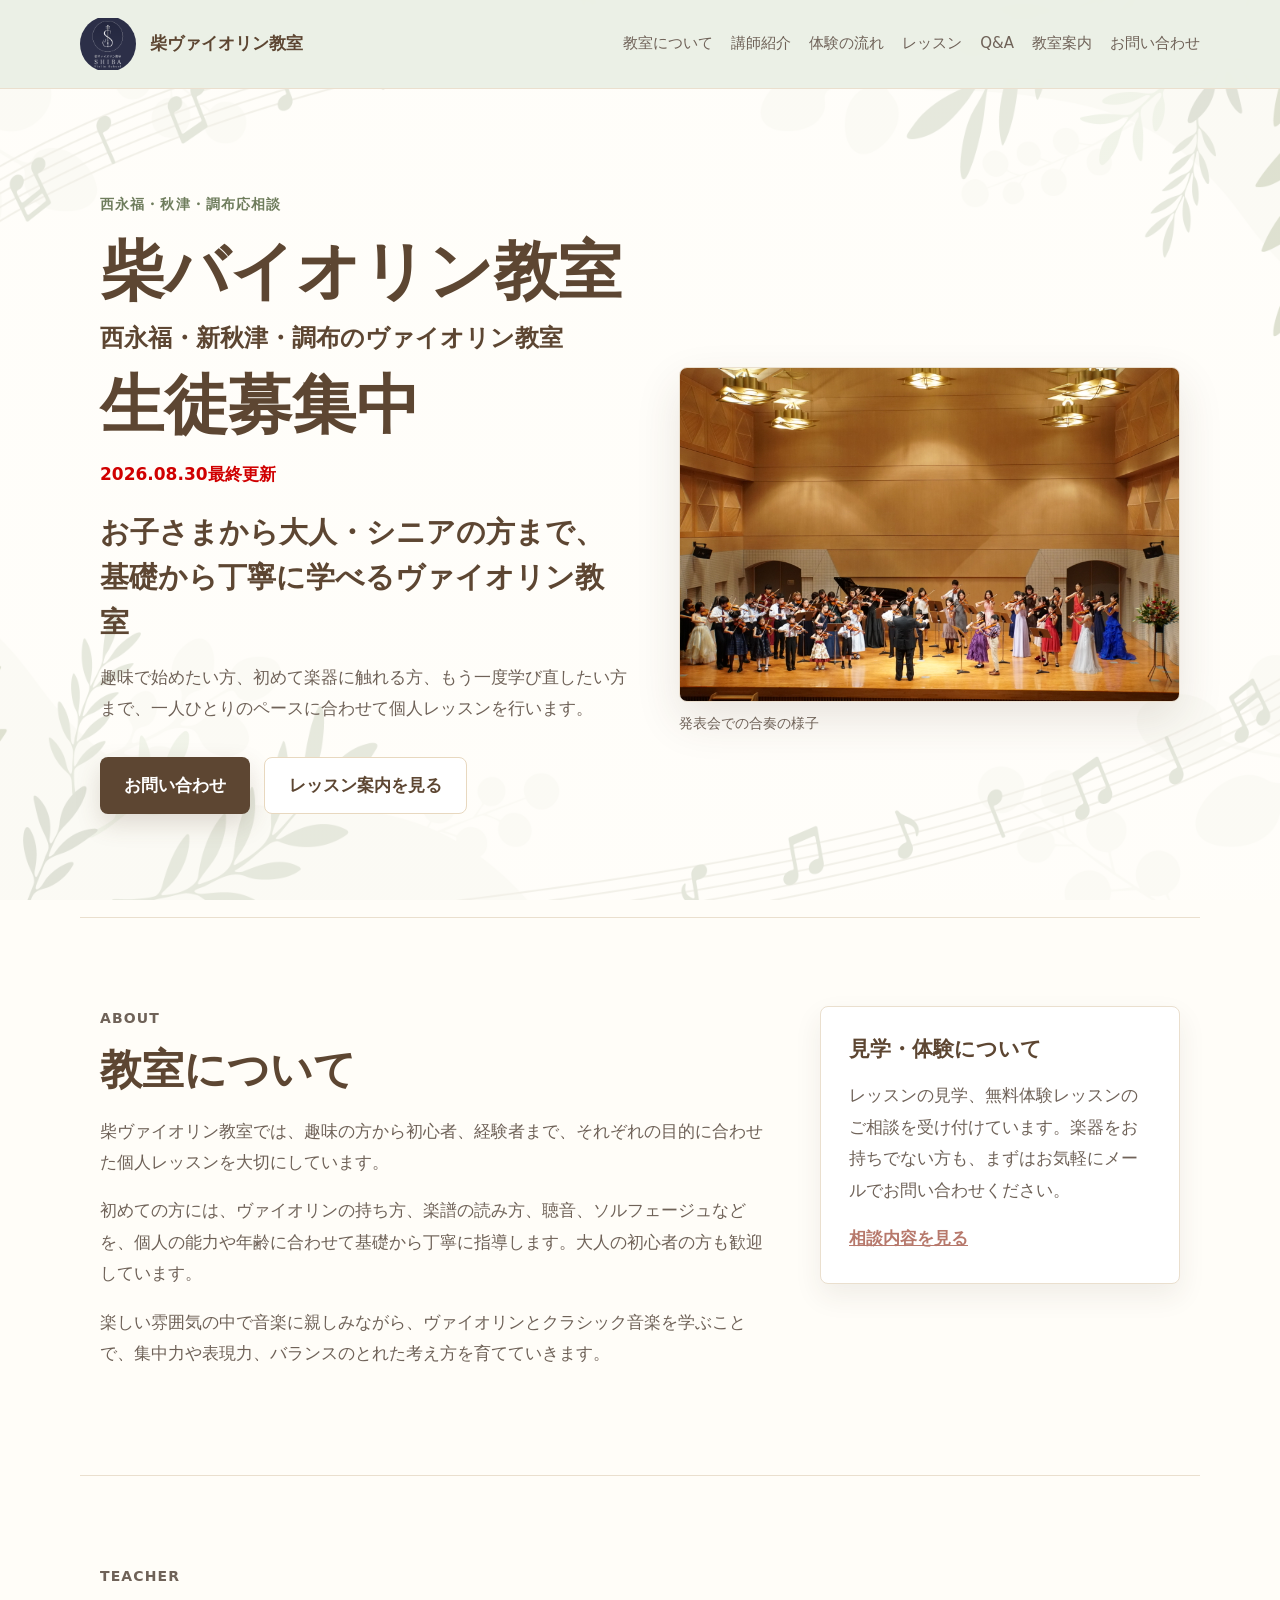
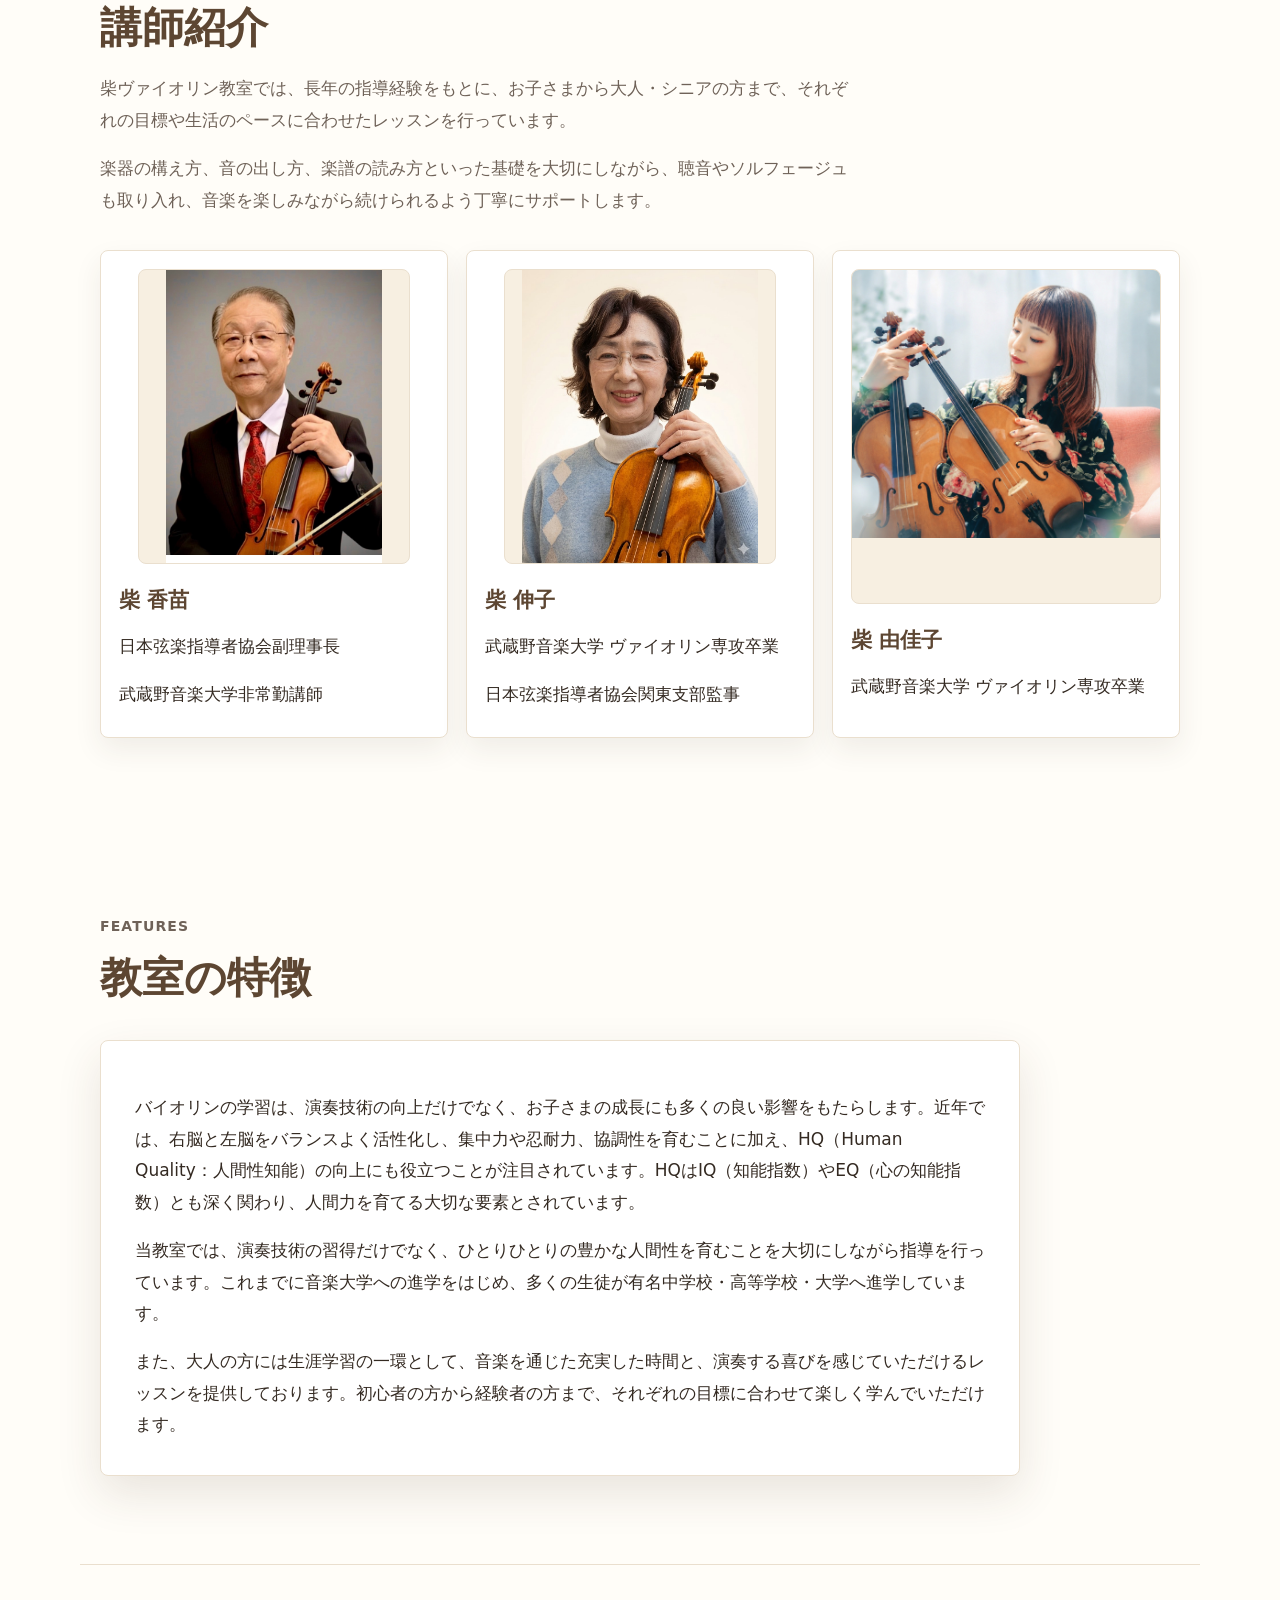
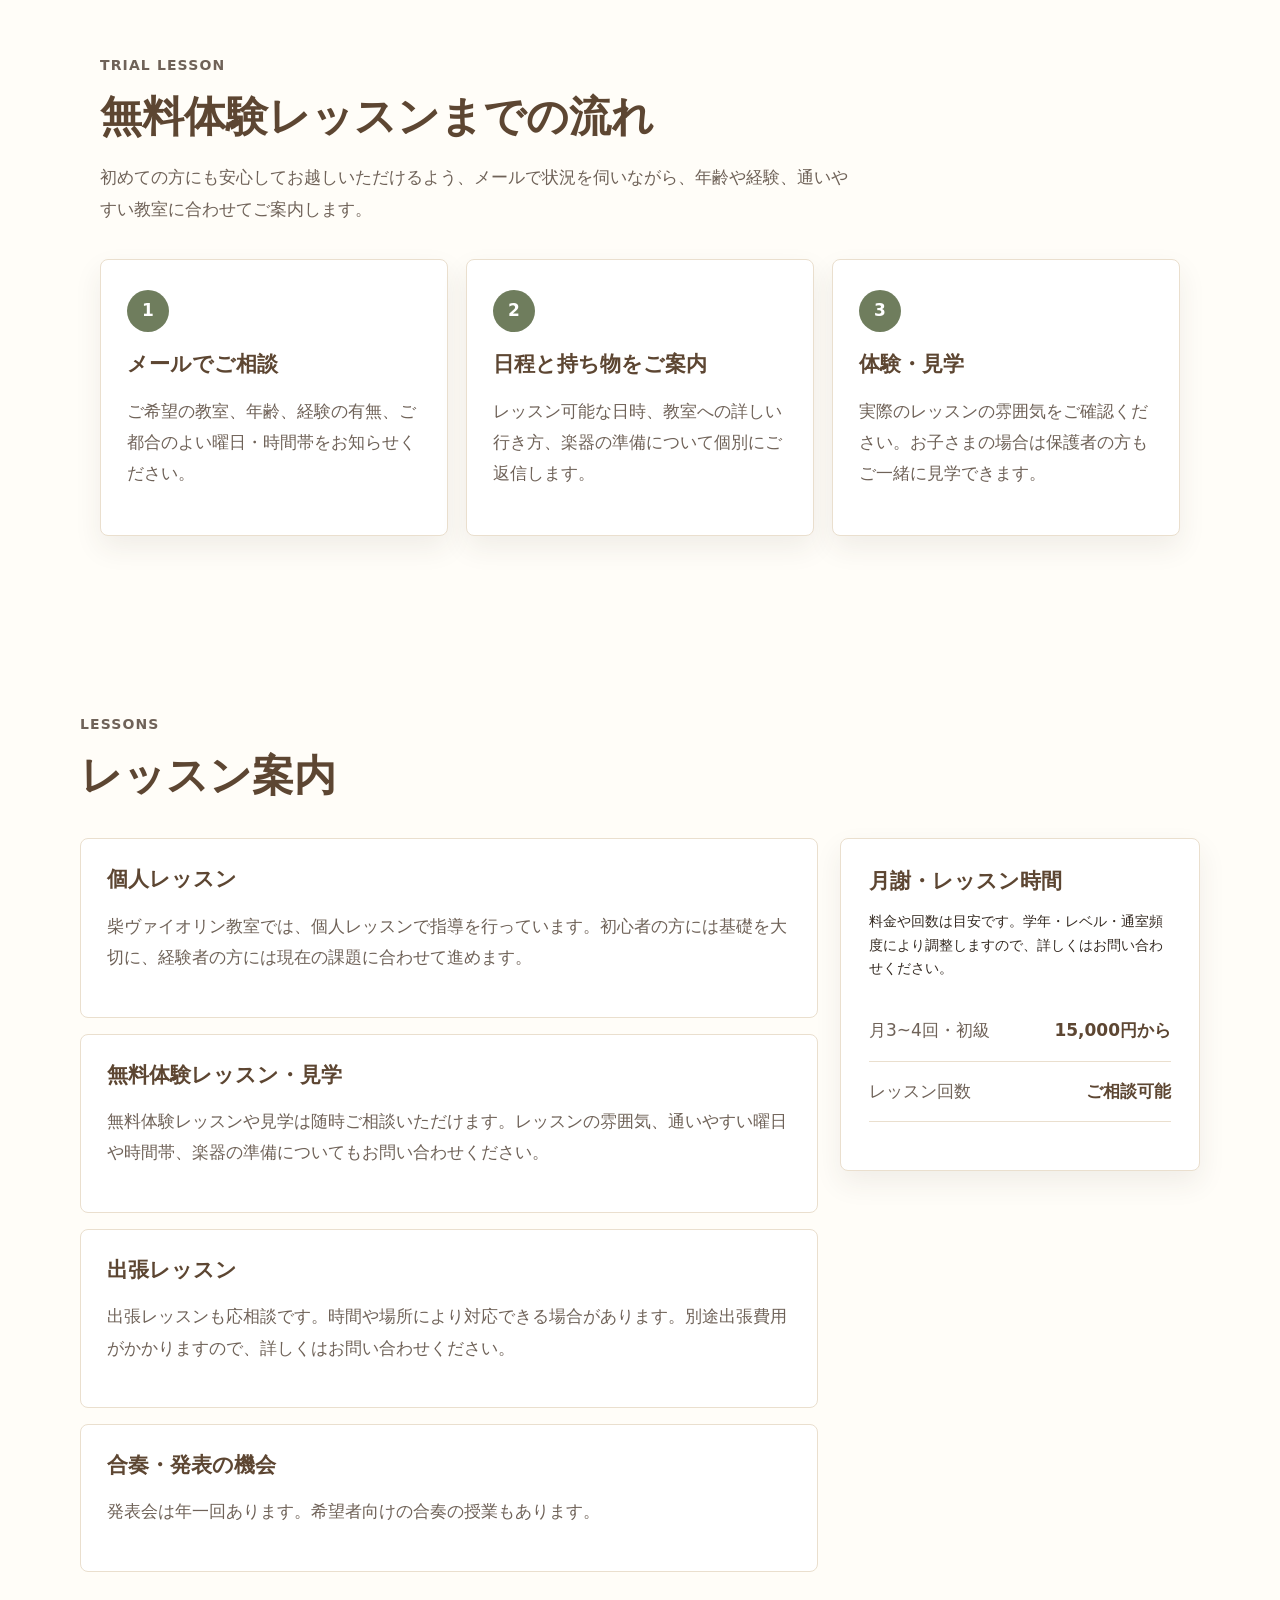
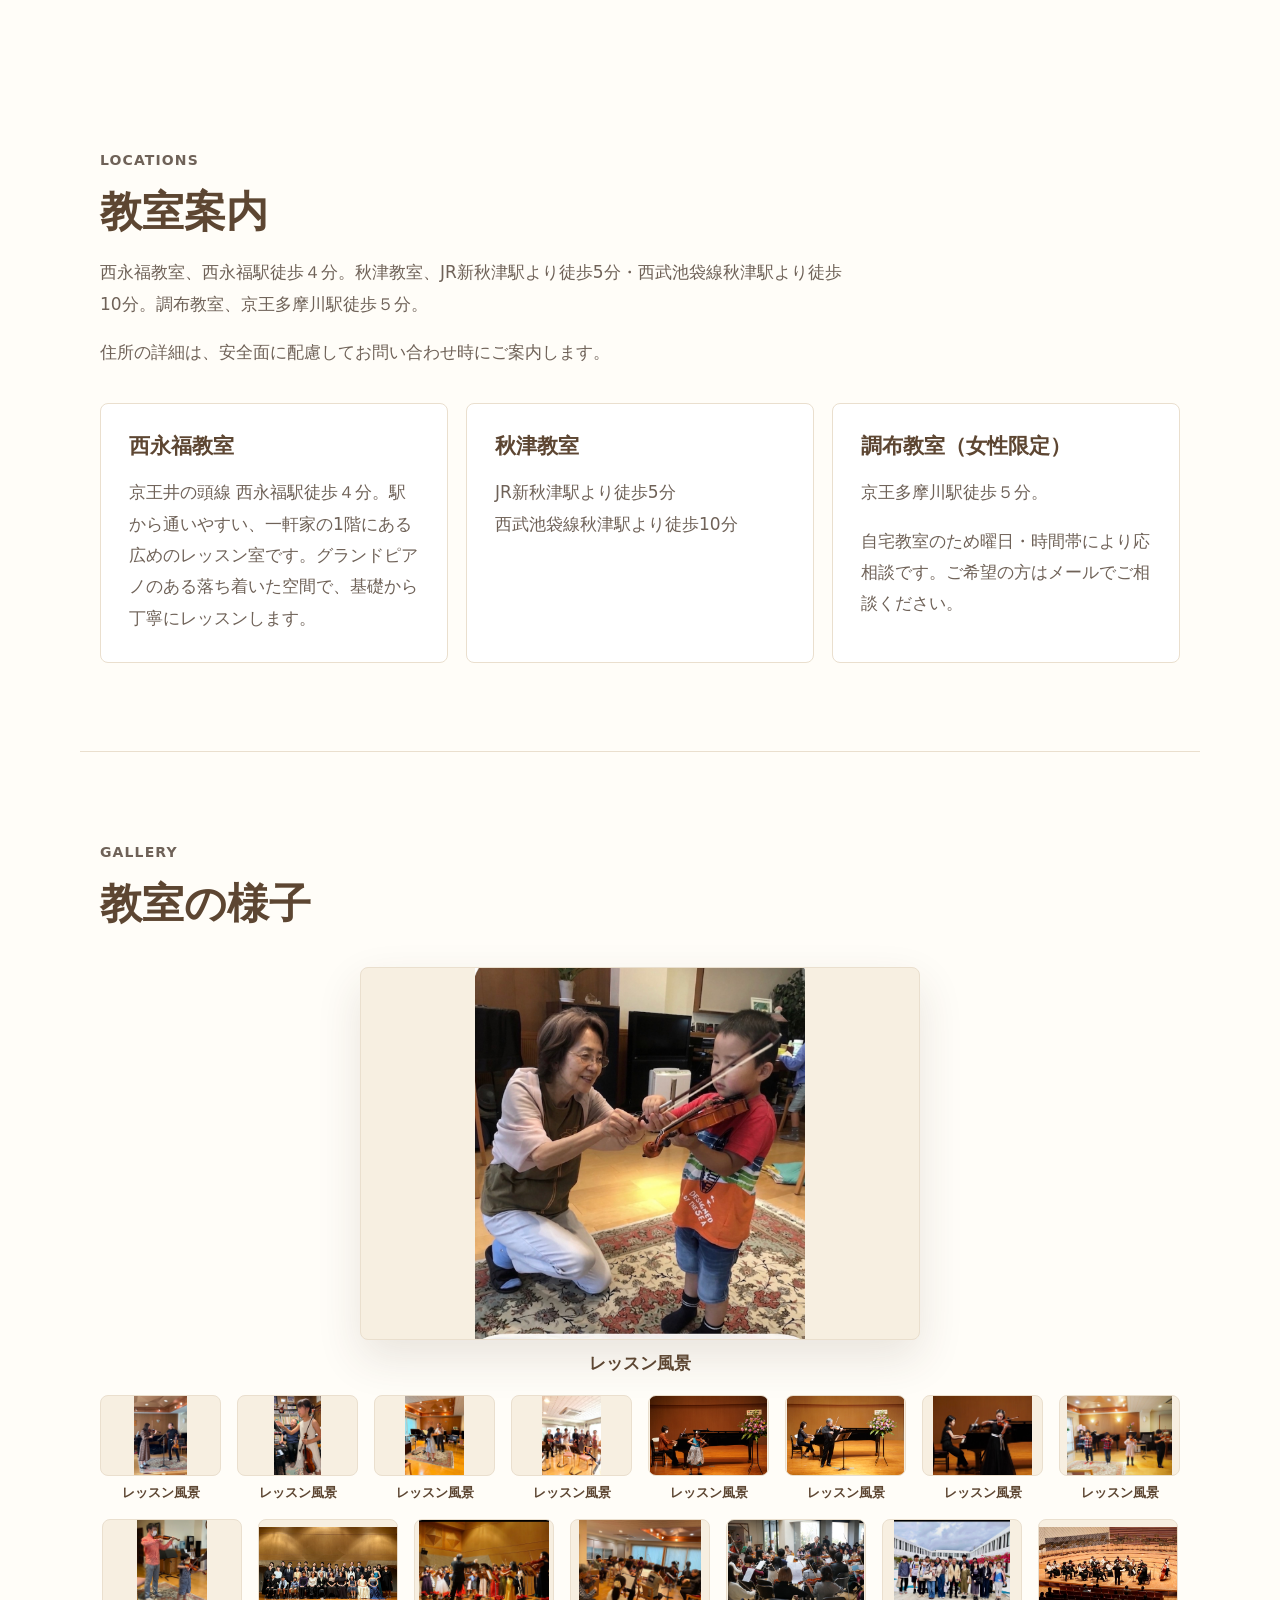
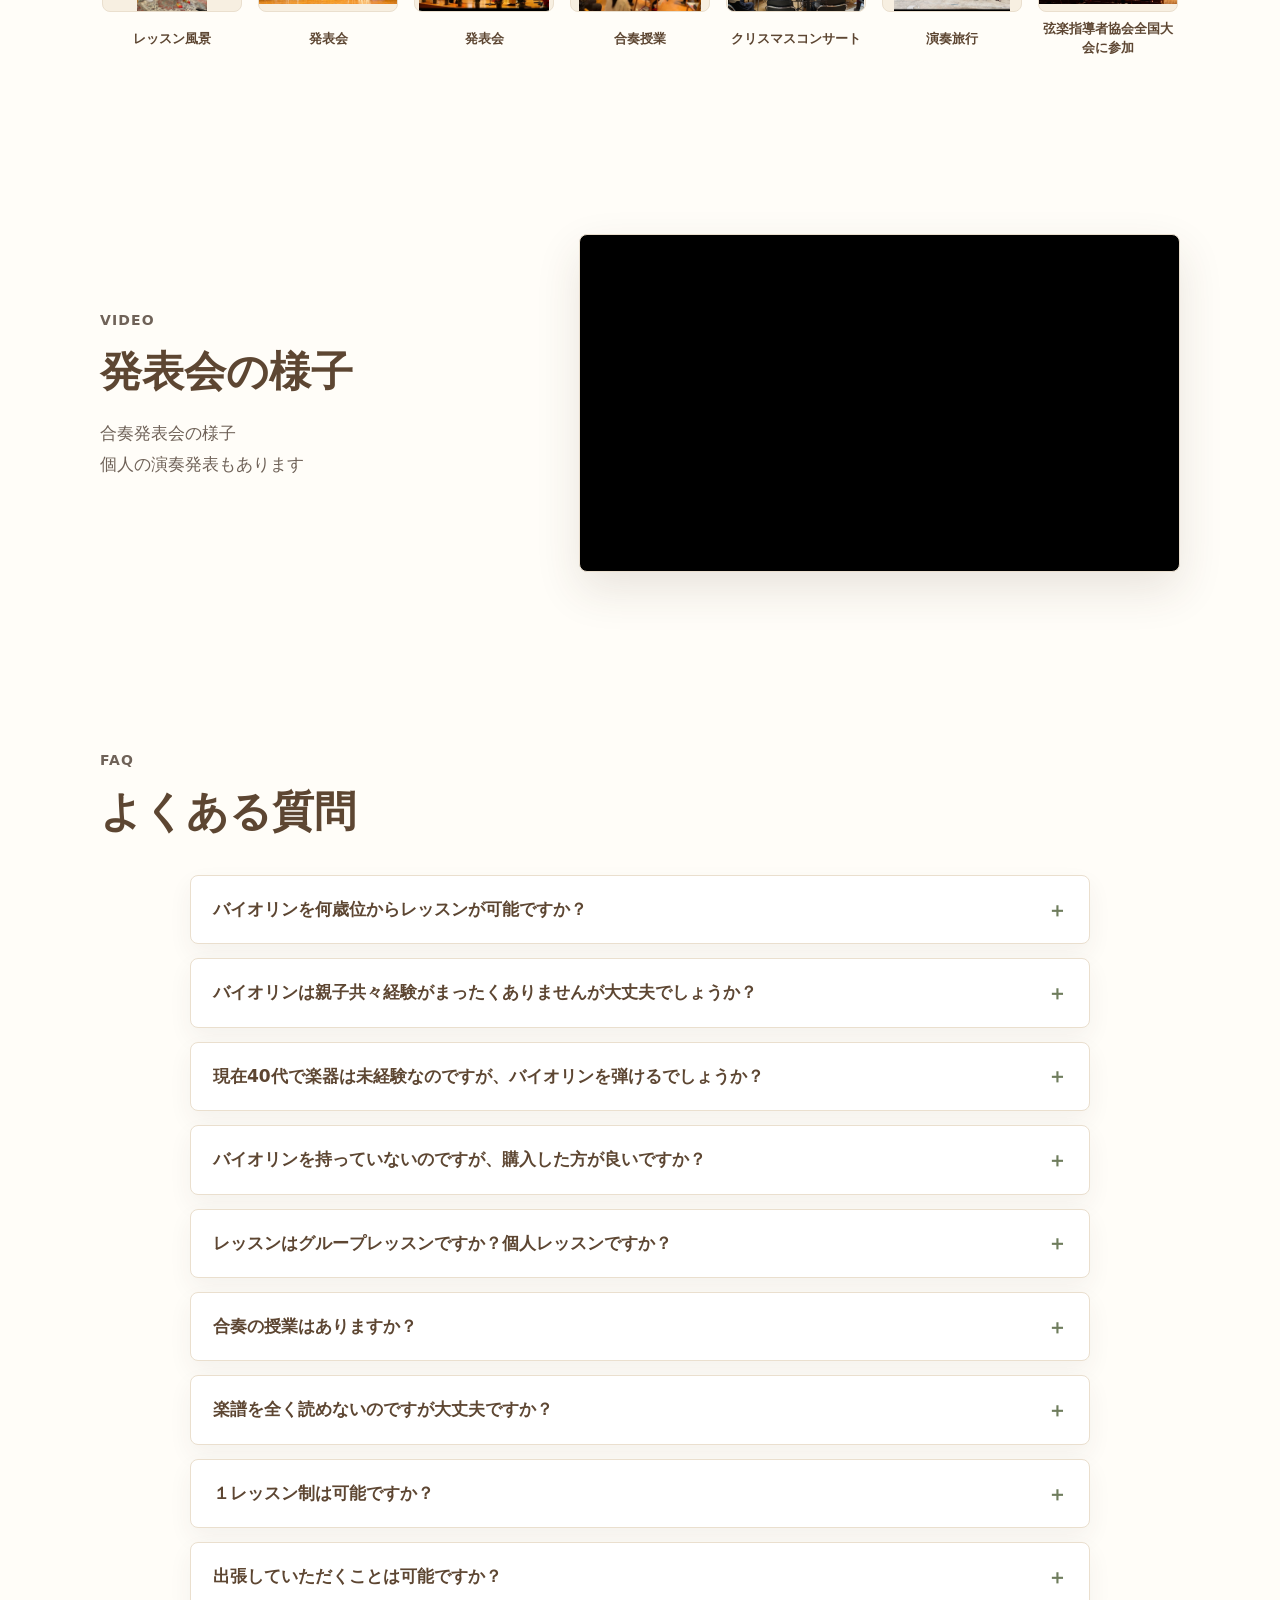
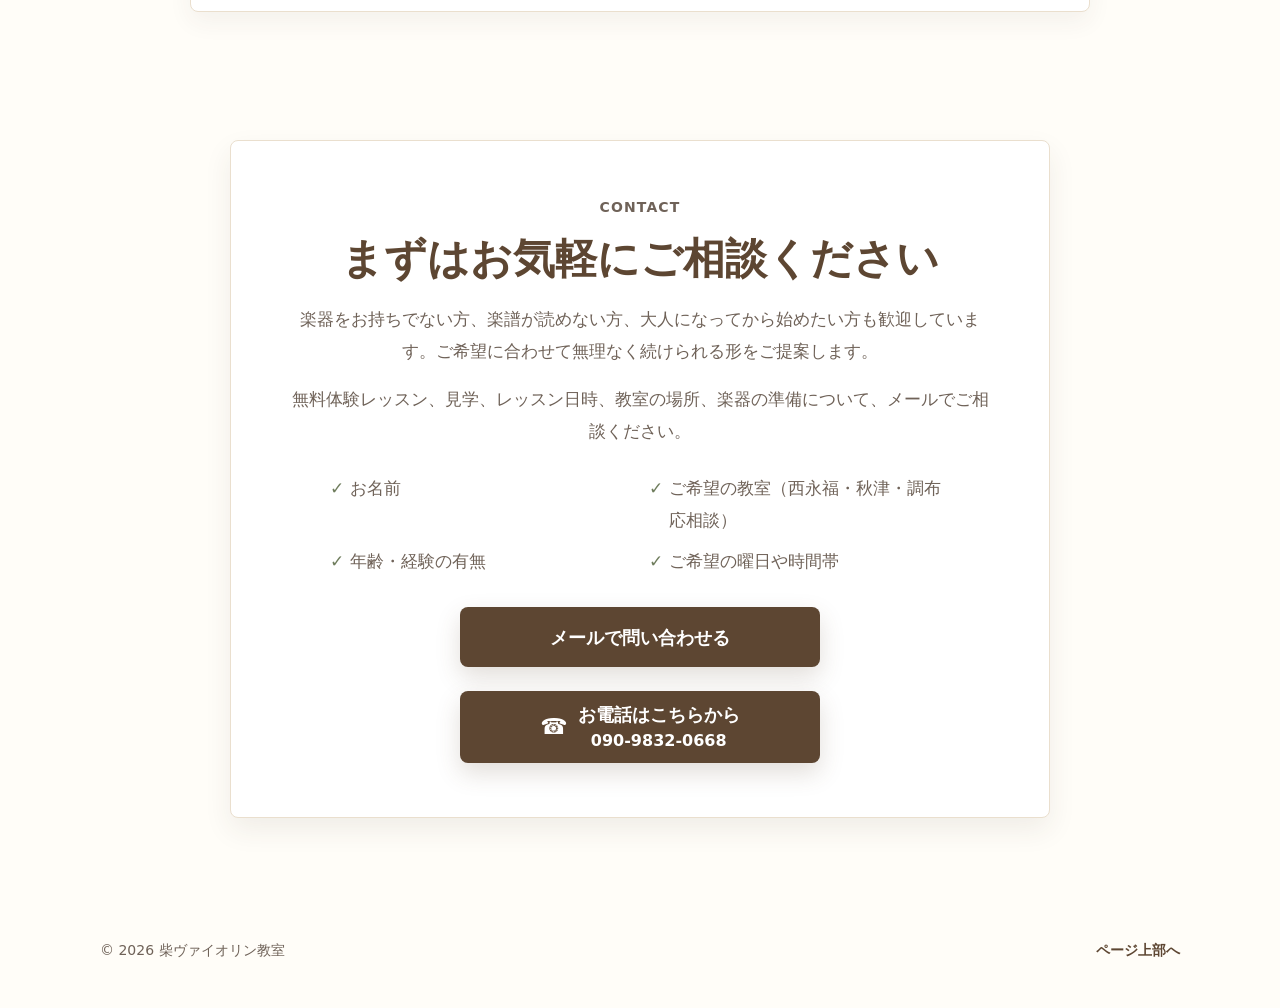
==== commit b7c8b56d: "Add more lesson gallery photos" ====
--- a/index.html
+++ b/index.html
@@ -40,7 +40,7 @@
     />
     <link rel="icon" href="assets/images/logo3.png" type="image/png" />
     <link rel="apple-touch-icon" href="assets/images/logo3.png" />
-    <link rel="stylesheet" href="assets/css/styles.css?v=20260901-2" />
+    <link rel="stylesheet" href="assets/css/styles.css?v=20260901-3" />
     <script type="application/ld+json">
       {
         "@context": "https://schema.org",
@@ -399,6 +399,60 @@
             </button>
             <button class="gallery-thumbnail" type="button" data-gallery-thumb>
               <img
+                src="assets/images/Lesson5.jpg"
+                alt="レッスン風景"
+                width="240"
+                height="160"
+              />
+              <span>レッスン風景</span>
+            </button>
+            <button class="gallery-thumbnail" type="button" data-gallery-thumb>
+              <img
+                src="assets/images/Lesson6.jpg"
+                alt="レッスン風景"
+                width="240"
+                height="160"
+              />
+              <span>レッスン風景</span>
+            </button>
+            <button class="gallery-thumbnail" type="button" data-gallery-thumb>
+              <img
+                src="assets/images/Lesson7.jpg"
+                alt="レッスン風景"
+                width="240"
+                height="160"
+              />
+              <span>レッスン風景</span>
+            </button>
+            <button class="gallery-thumbnail" type="button" data-gallery-thumb>
+              <img
+                src="assets/images/Lesson8.jpg"
+                alt="レッスン風景"
+                width="240"
+                height="160"
+              />
+              <span>レッスン風景</span>
+            </button>
+            <button class="gallery-thumbnail" type="button" data-gallery-thumb>
+              <img
+                src="assets/images/Lesson9.jpg"
+                alt="レッスン風景"
+                width="240"
+                height="160"
+              />
+              <span>レッスン風景</span>
+            </button>
+            <button class="gallery-thumbnail" type="button" data-gallery-thumb>
+              <img
+                src="assets/images/Lesson10.jpg"
+                alt="レッスン風景"
+                width="240"
+                height="160"
+              />
+              <span>レッスン風景</span>
+            </button>
+            <button class="gallery-thumbnail" type="button" data-gallery-thumb>
+              <img
                 src="assets/images/happyoukai2.jpg"
                 alt="発表会"
                 width="240"
@@ -547,8 +601,6 @@
           </details>
         </div>
       </section>
-     
-
       <section id="contact" class="section contact-section">
         <div class="contact-card">
           <p class="eyebrow">Contact</p>
--- a/assets/css/styles.css
+++ b/assets/css/styles.css
@@ -535,7 +535,7 @@
 .gallery-main img {
   width: 100%;
   aspect-ratio: 3 / 2;
-  object-fit: cover;
+  object-fit: contain;
   border: 1px solid var(--line);
   border-radius: var(--radius);
   background: var(--cream);
@@ -576,7 +576,7 @@
 .gallery-thumbnail img {
   width: 100%;
   aspect-ratio: 3 / 2;
-  object-fit: cover;
+  object-fit: contain;
   border: 1px solid var(--line);
   border-radius: var(--radius);
   background: var(--cream);
@@ -758,19 +758,6 @@
 
 .phone-button-number {
   font-size: 16px;
-}
-
-.phone-contact {
-  margin-top: 24px;
-}
-
-.phone-contact p {
-  margin-bottom: 12px;
-}
-
-.phone-button {
-  gap: 10px;
-  margin: 0 auto;
 }
 
 .site-footer {
@@ -846,10 +833,6 @@
   .trial-steps {
     grid-template-columns: repeat(2, minmax(0, 1fr));
   }
-
-  .gallery-thumbnails {
-    grid-template-columns: repeat(4, minmax(0, 1fr));
-  }
 }
 
 @media (max-width: 620px) {
@@ -898,10 +881,6 @@
     grid-template-columns: 1fr;
   }
 
-  .gallery-thumbnails {
-    grid-template-columns: repeat(2, minmax(0, 1fr));
-  }
-
   .price-box div {
     display: block;
   }
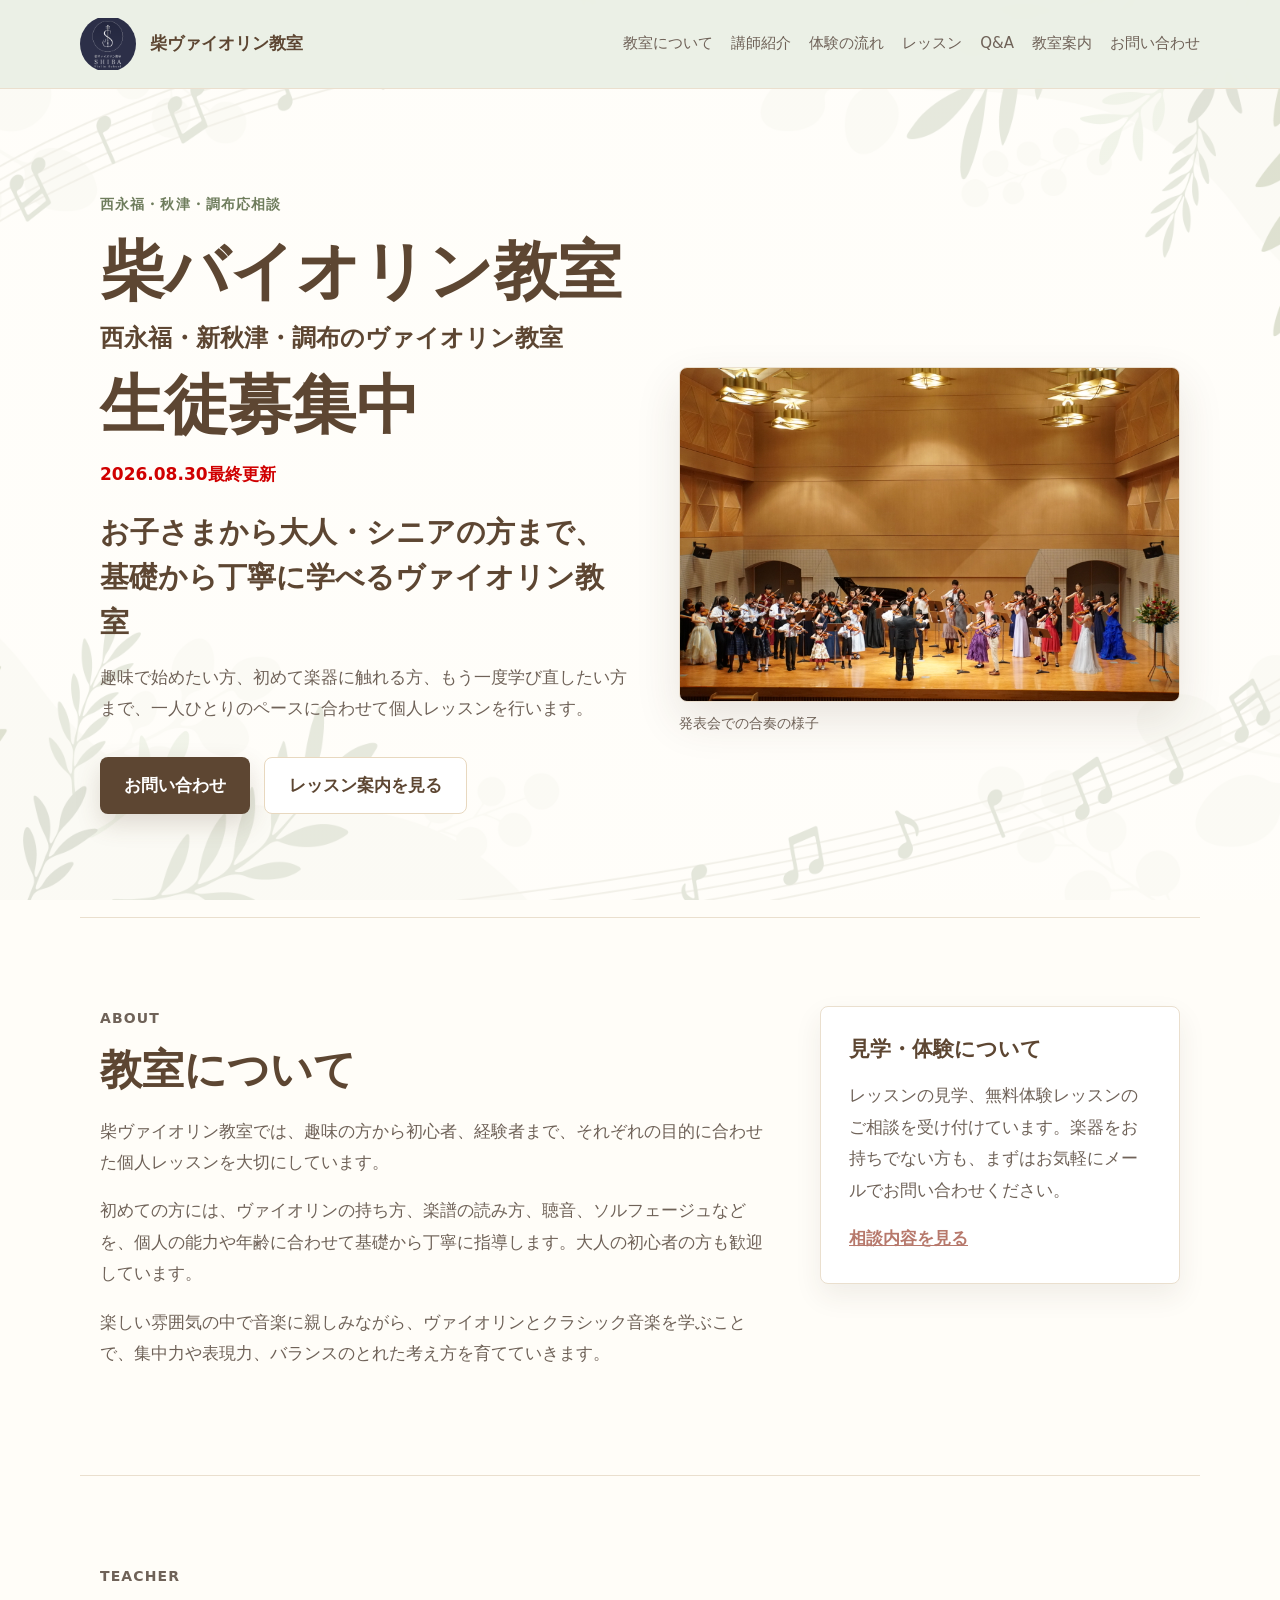
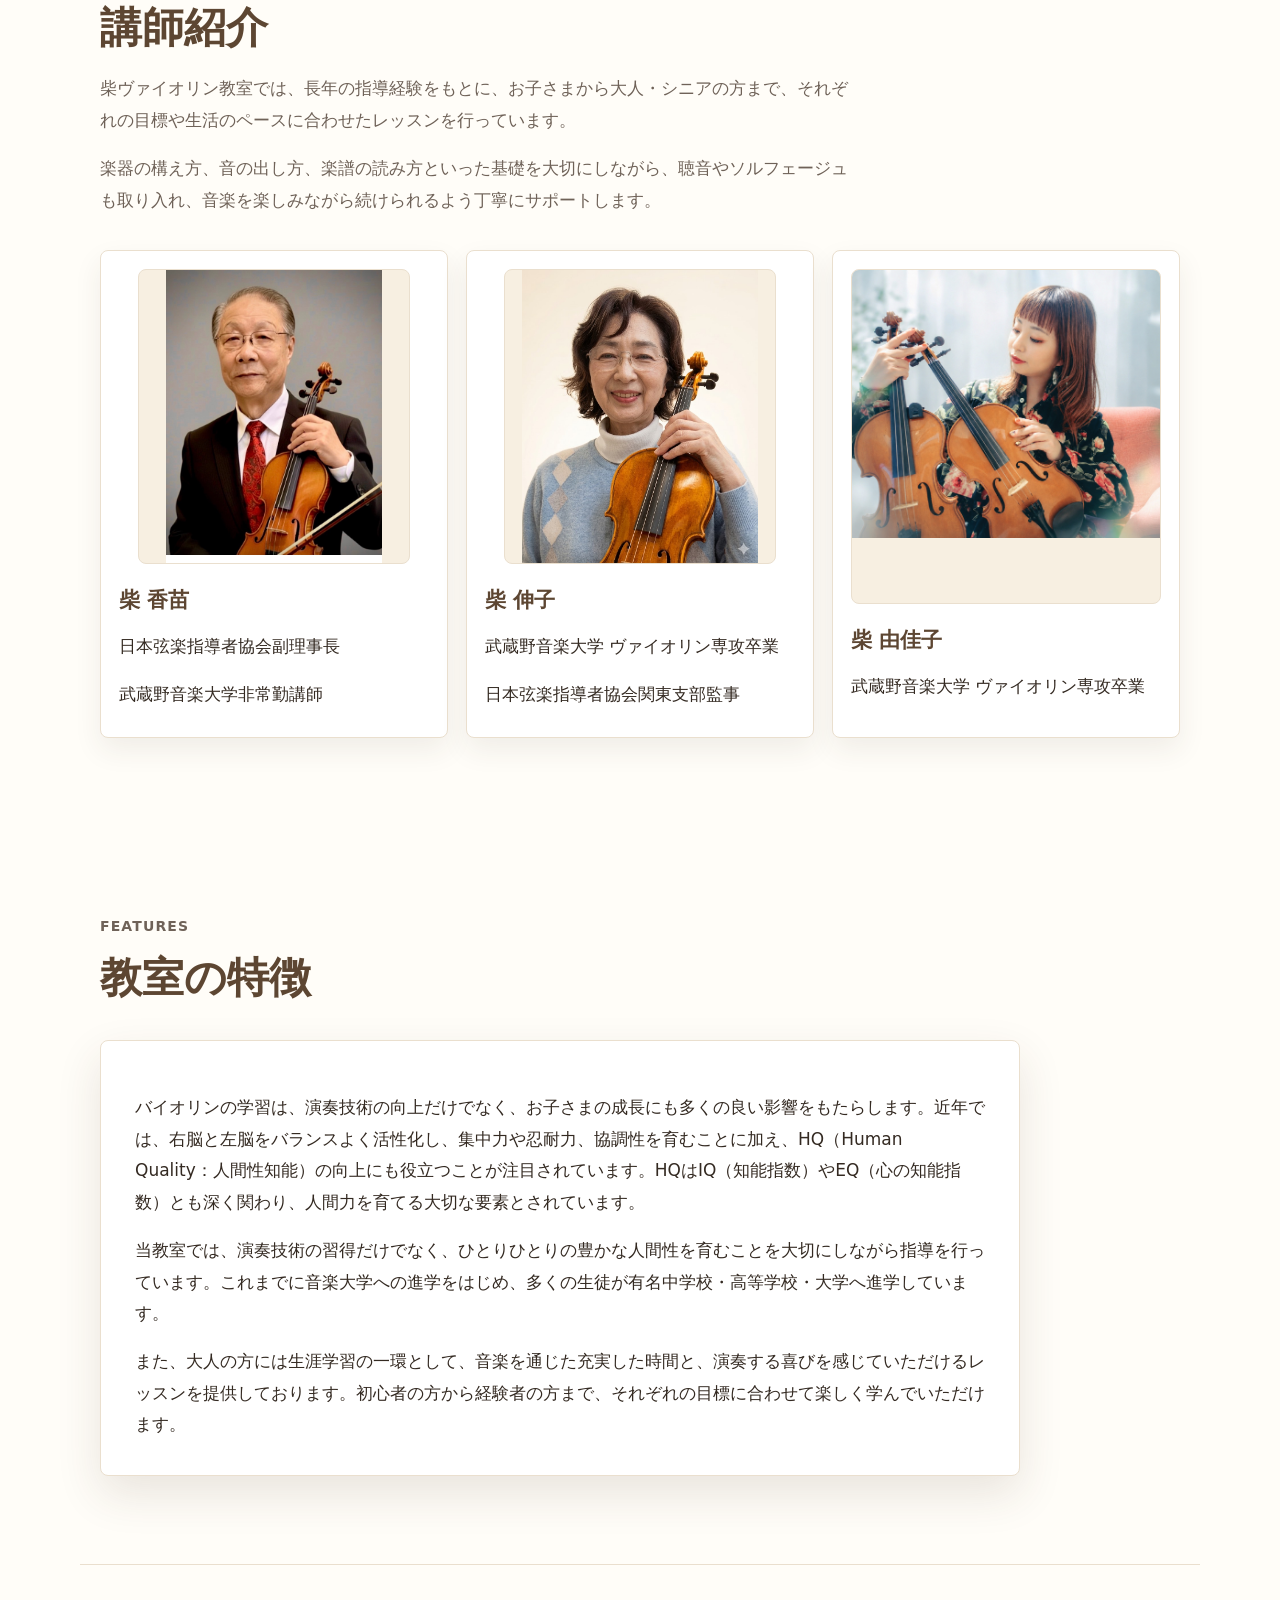
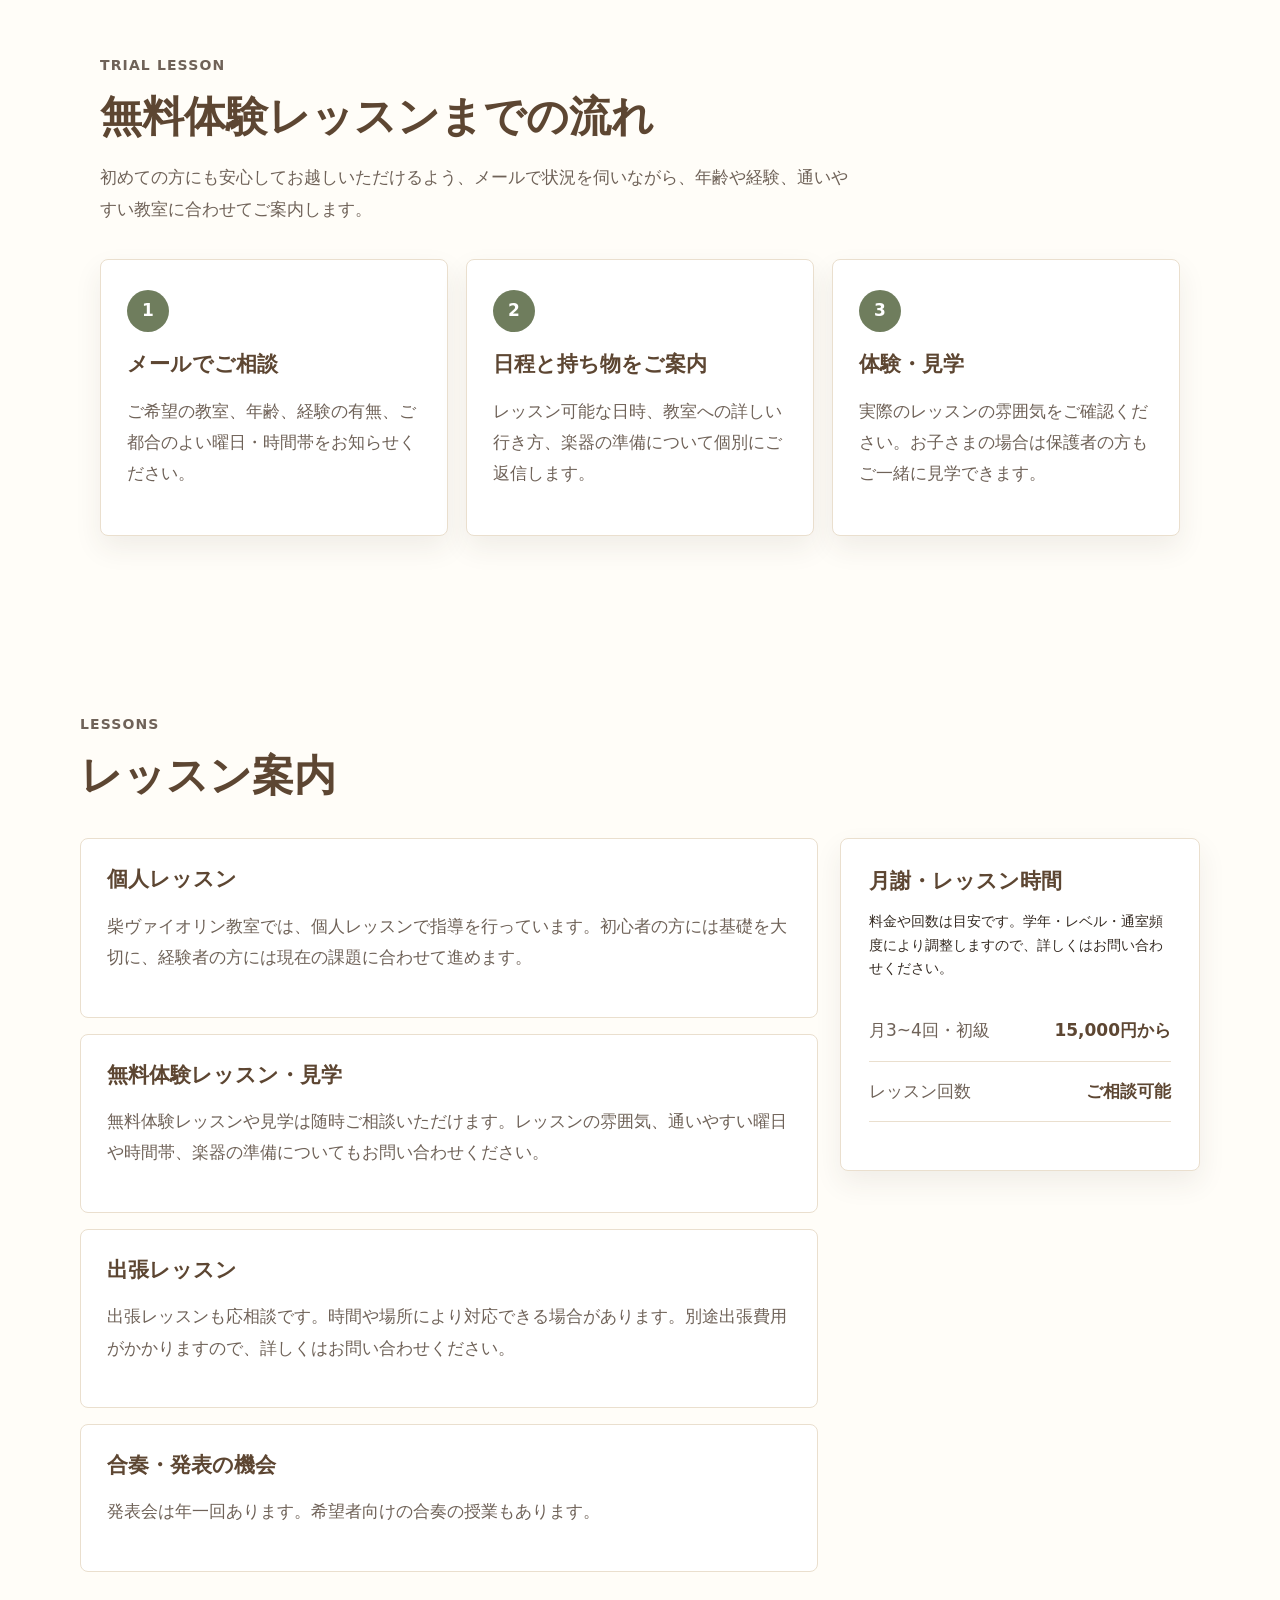
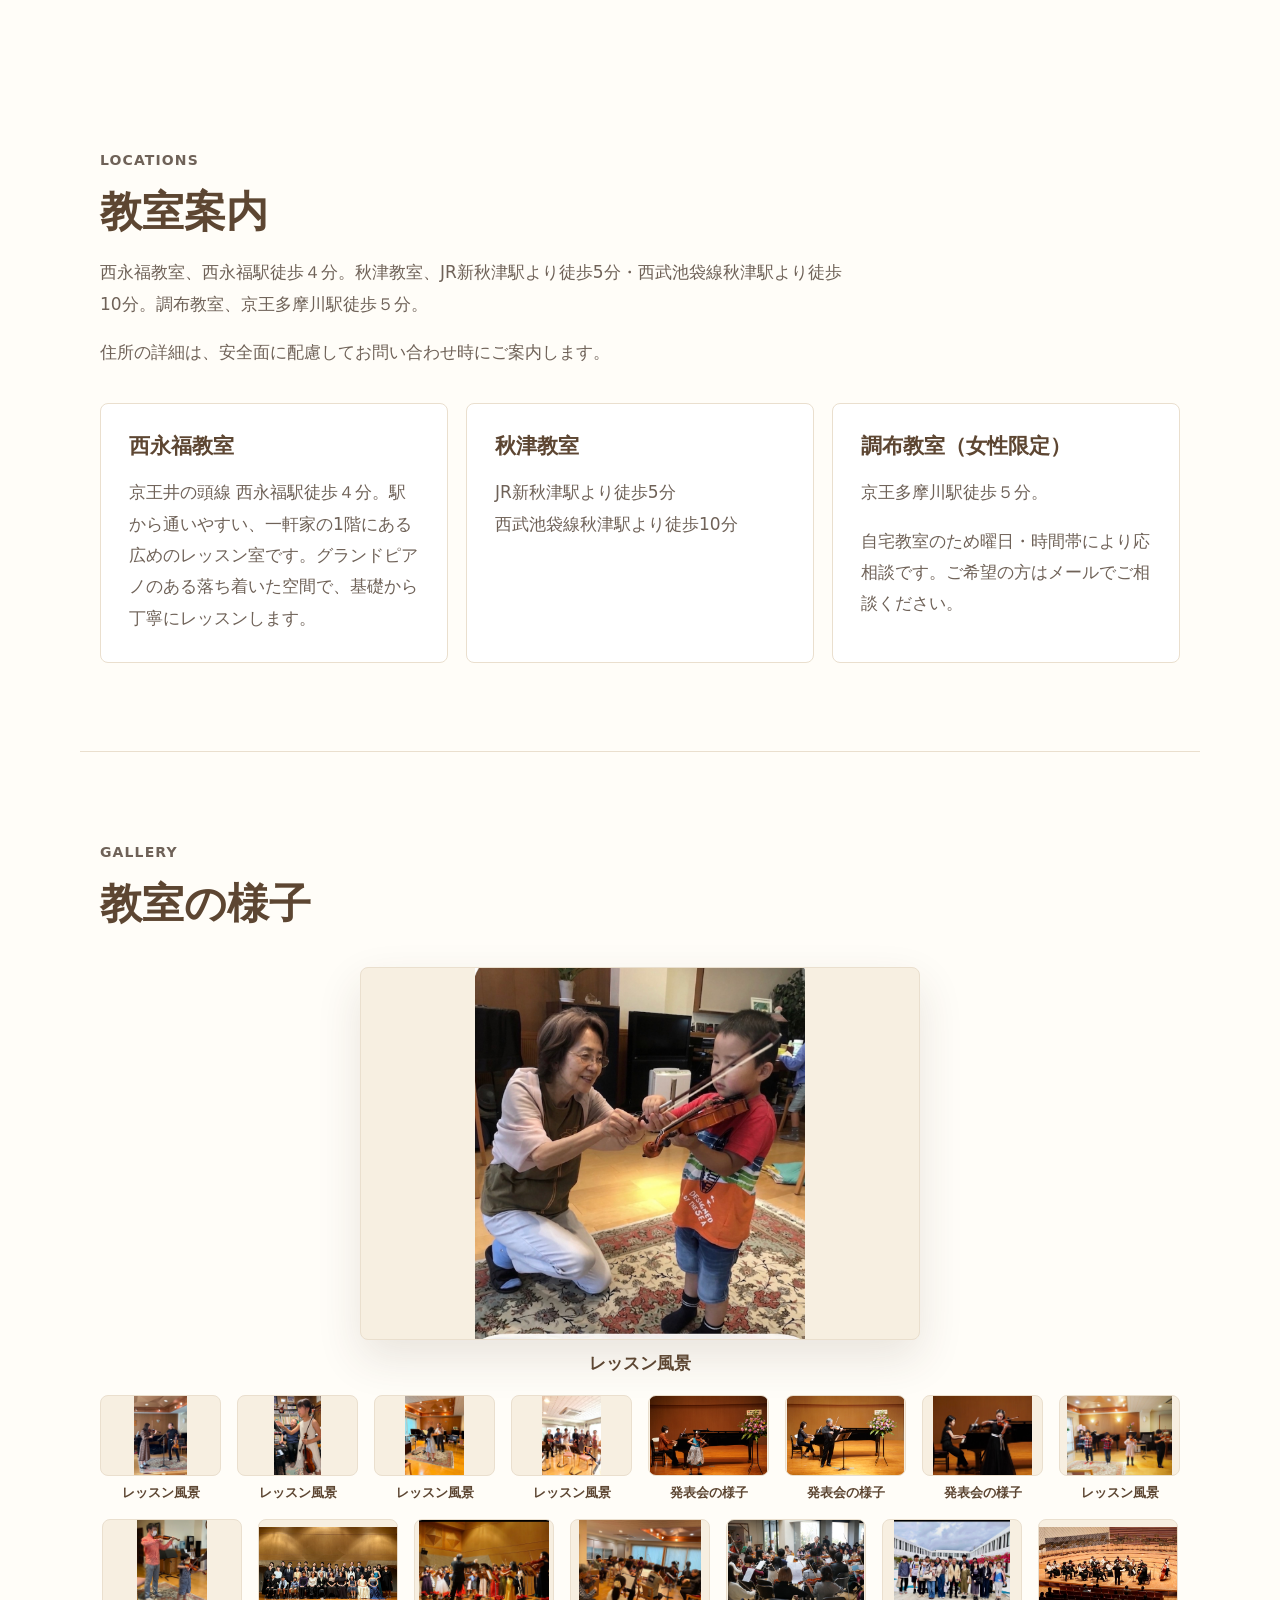
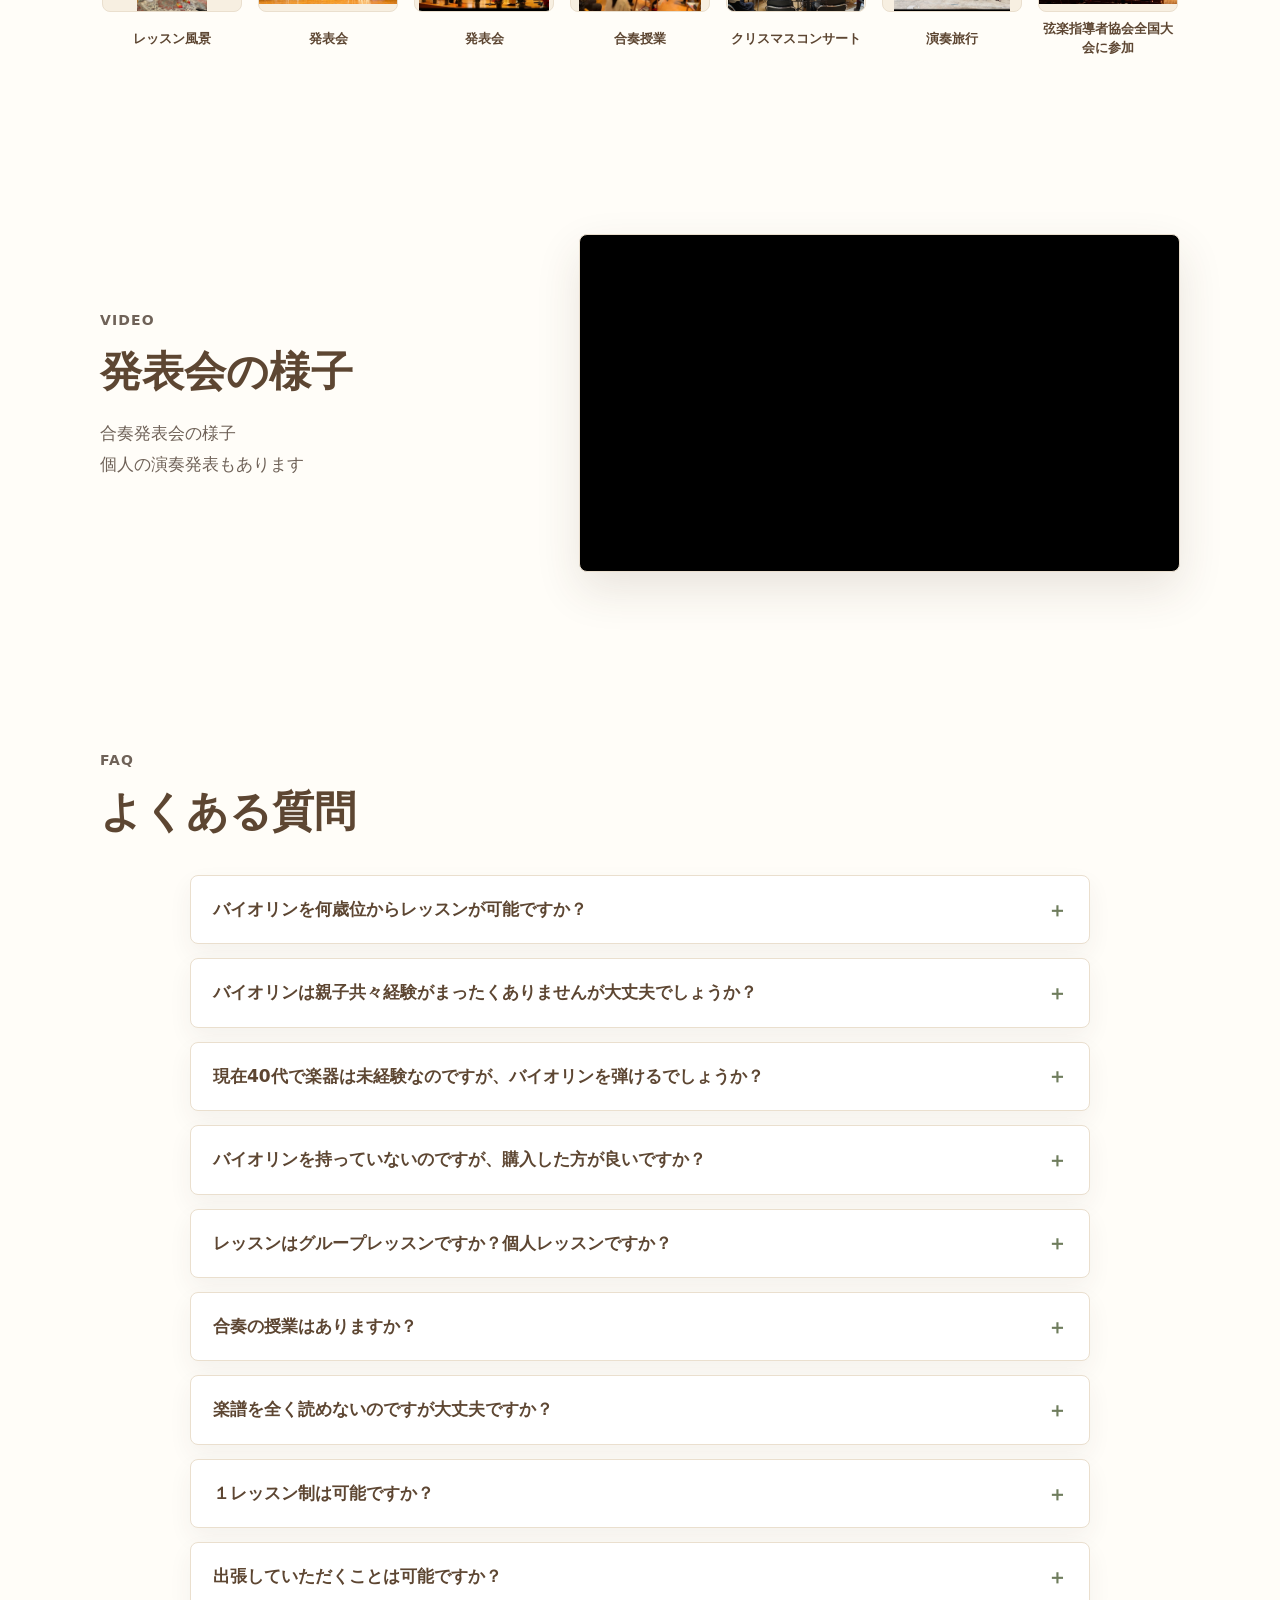
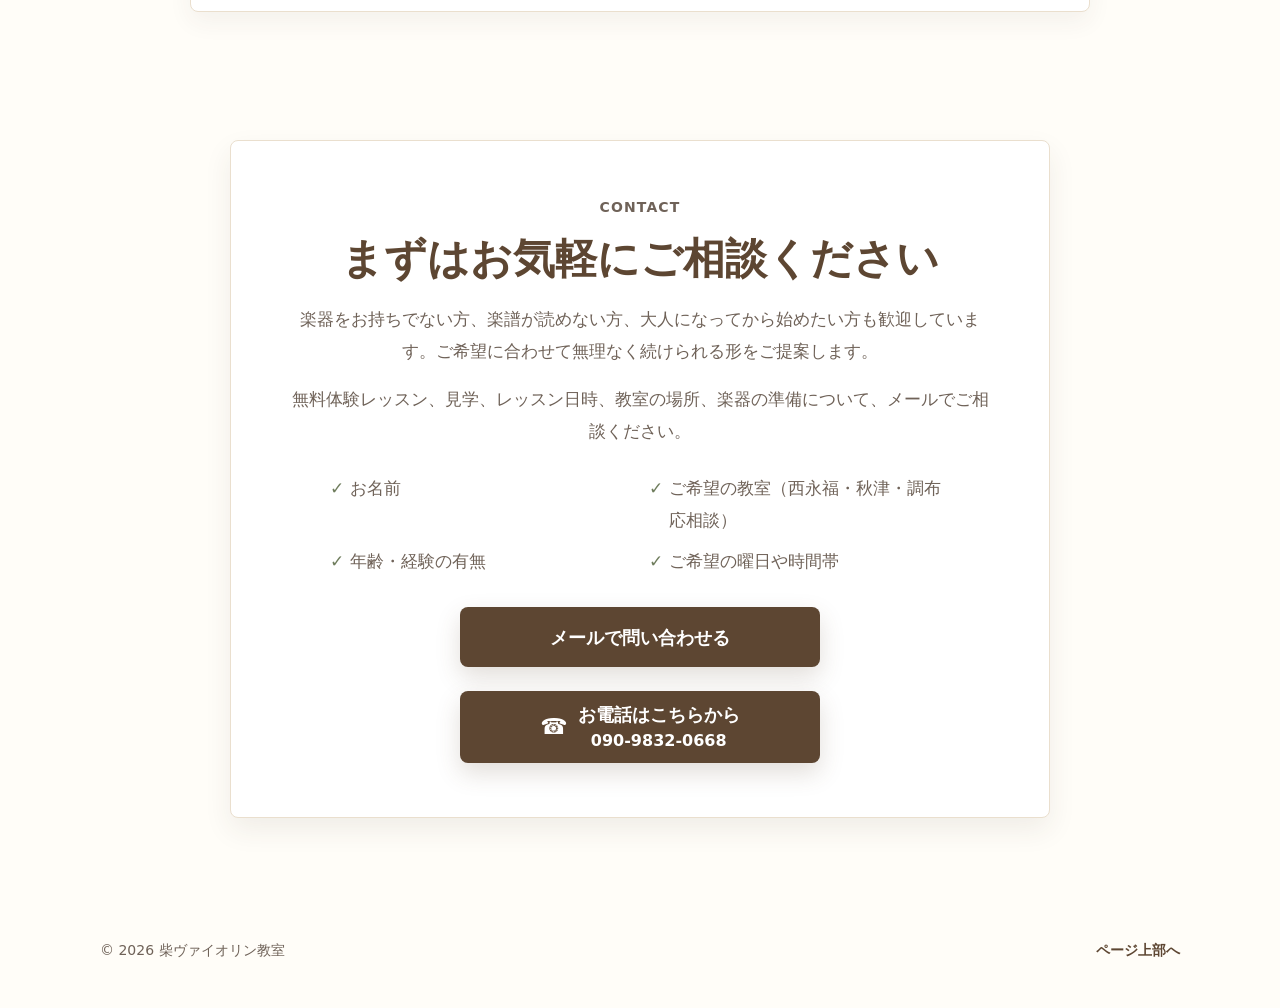
==== commit 0e00c820: "Update recital gallery captions" ====
--- a/index.html
+++ b/index.html
@@ -409,29 +409,29 @@
             <button class="gallery-thumbnail" type="button" data-gallery-thumb>
               <img
                 src="assets/images/Lesson6.jpg"
-                alt="レッスン風景"
-                width="240"
-                height="160"
-              />
-              <span>レッスン風景</span>
+                alt="発表会の様子"
+                width="240"
+                height="160"
+              />
+              <span>発表会の様子</span>
             </button>
             <button class="gallery-thumbnail" type="button" data-gallery-thumb>
               <img
                 src="assets/images/Lesson7.jpg"
-                alt="レッスン風景"
-                width="240"
-                height="160"
-              />
-              <span>レッスン風景</span>
+                alt="発表会の様子"
+                width="240"
+                height="160"
+              />
+              <span>発表会の様子</span>
             </button>
             <button class="gallery-thumbnail" type="button" data-gallery-thumb>
               <img
                 src="assets/images/Lesson8.jpg"
-                alt="レッスン風景"
-                width="240"
-                height="160"
-              />
-              <span>レッスン風景</span>
+                alt="発表会の様子"
+                width="240"
+                height="160"
+              />
+              <span>発表会の様子</span>
             </button>
             <button class="gallery-thumbnail" type="button" data-gallery-thumb>
               <img
